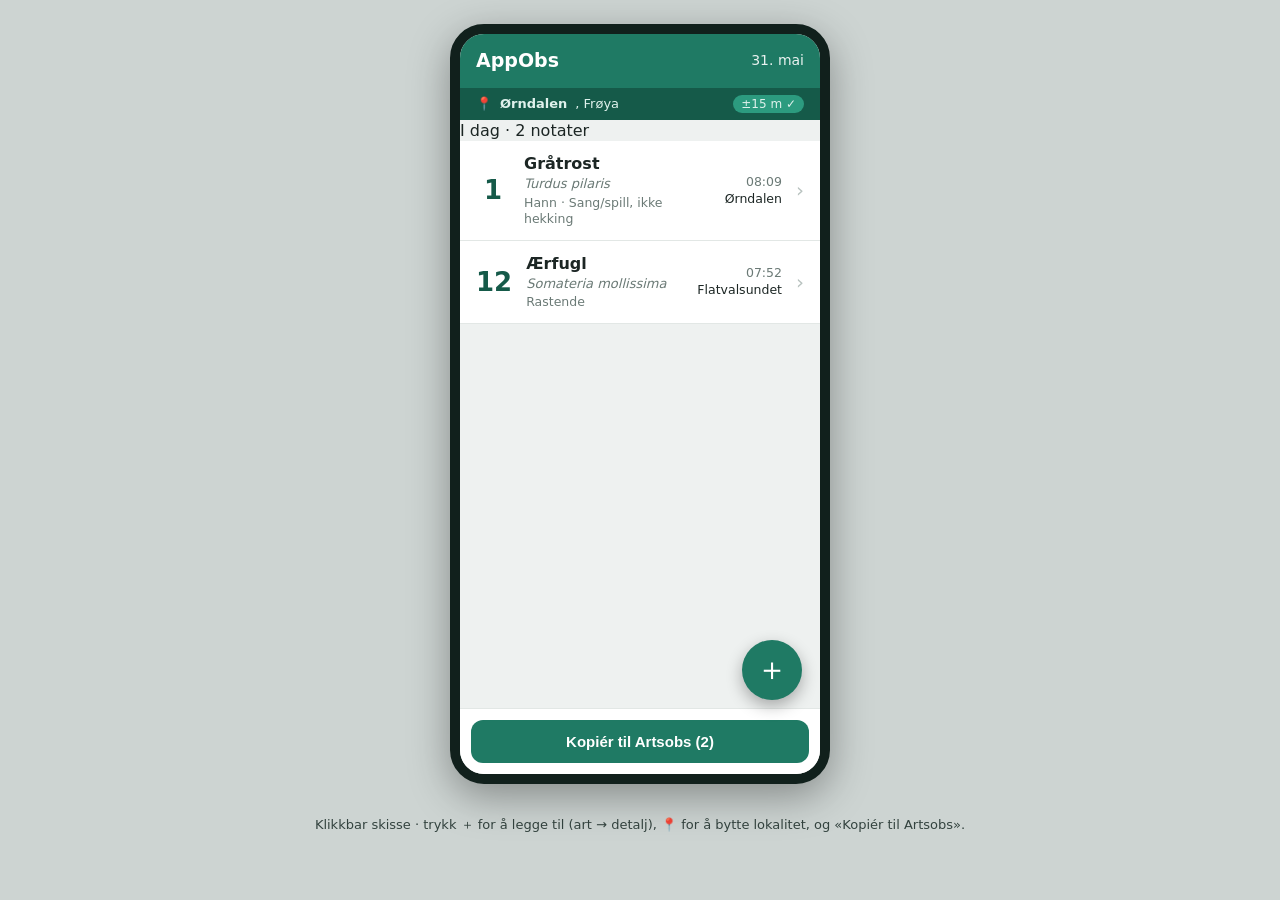
==== docs/ui-mockup.html @ 30f4c687 "Add clickable HTML UI mockup (species-first flow) A throwaway prototype to settle the field-entry UX" ====
<!doctype html>
<html lang="no">
<head>
<meta charset="utf-8">
<meta name="viewport" content="width=device-width, initial-scale=1">
<title>AppObs – UI-skisse</title>
<style>
  :root{
    --bg:#eef1f0; --card:#fff; --ink:#1c2624; --muted:#6b7a76;
    --accent:#1f7a64; --accent-d:#155a49; --line:#e2e7e5; --warn:#c2761b;
  }
  *{box-sizing:border-box;-webkit-tap-highlight-color:transparent}
  body{margin:0;background:#cdd4d2;font:16px/1.35 system-ui,Segoe UI,Roboto,sans-serif;color:var(--ink)}
  .wrap{display:flex;flex-wrap:wrap;gap:24px;justify-content:center;padding:24px}
  .phone{width:380px;height:760px;background:var(--bg);border-radius:34px;
    border:10px solid #11201c;overflow:hidden;position:relative;box-shadow:0 12px 40px rgba(0,0,0,.35)}
  .screen{position:absolute;inset:0;display:none;flex-direction:column}
  .screen.on{display:flex}
  .bar{background:var(--accent);color:#fff;padding:14px 16px;display:flex;align-items:center;gap:12px}
  .bar h1{font-size:19px;margin:0;font-weight:650;flex:1}
  .bar .btn{color:#fff;font-size:15px;font-weight:600;background:none;border:0;padding:6px 4px}
  .bar .ico{font-size:20px;width:26px;text-align:center}
  .sub{background:var(--accent-d);color:#dff1ec;font-size:13px;padding:7px 16px;display:flex;
    align-items:center;gap:8px}
  .sub .ok{margin-left:auto;background:#2c9b7f;padding:1px 8px;border-radius:10px;font-size:12px}
  .sub.wait .ok{background:var(--warn)}
  .body{flex:1;overflow:auto}
  .sccount{padding:8px 16px;color:var(--muted);font-size:13px}
  /* list rows */
  .row{background:var(--card);display:flex;align-items:center;gap:14px;padding:12px 16px;
    border-bottom:1px solid var(--line)}
  .row .n{font-size:26px;font-weight:700;min-width:34px;text-align:center;color:var(--accent-d)}
  .row .mid{flex:1;min-width:0}
  .row .sp{font-weight:600}
  .row .sci{font-style:italic;color:var(--muted);font-size:13px}
  .row .meta{color:var(--muted);font-size:12.5px;margin-top:2px}
  .row .rt{text-align:right;color:var(--muted);font-size:12.5px;white-space:nowrap}
  .row .rt .loc{color:var(--ink);font-weight:500}
  .row .chev{color:#b8c2bf;font-size:20px}
  /* fab + footer */
  .fab{position:absolute;right:18px;bottom:74px;width:60px;height:60px;border-radius:50%;
    background:var(--accent);color:#fff;border:0;font-size:32px;box-shadow:0 6px 16px rgba(0,0,0,.3)}
  .foot{background:var(--card);border-top:1px solid var(--line);padding:11px}
  .foot button{width:100%;background:var(--accent);color:#fff;border:0;border-radius:12px;
    padding:13px;font-size:15px;font-weight:650}
  .foot button:disabled{background:#a9b8b3}
  /* search */
  .search{padding:12px 14px;background:var(--card);border-bottom:1px solid var(--line)}
  .search input{width:100%;padding:12px 14px;border:1px solid var(--line);border-radius:11px;font-size:16px;background:#f4f7f6}
  .chips{display:flex;flex-wrap:wrap;gap:8px;padding:12px 14px}
  .chip{background:#dff0eb;color:var(--accent-d);border:0;border-radius:16px;padding:7px 13px;font-size:14px;font-weight:600}
  .opt{background:var(--card);padding:13px 16px;border-bottom:1px solid var(--line);display:flex;gap:10px;align-items:baseline}
  .opt .sci{font-style:italic;color:var(--muted);font-size:13px}
  .opt.sel{background:#eef7f4}
  /* detail */
  .frow{background:var(--card);display:flex;align-items:center;gap:12px;padding:14px 16px;border-bottom:1px solid var(--line)}
  .frow label{color:var(--muted);min-width:96px;font-size:14px}
  .frow .val{flex:1;text-align:right;font-weight:550}
  .frow.tap .val::after{content:" ›";color:#b8c2bf}
  .frow select,.frow input[type=text]{flex:1;text-align:right;border:0;background:none;font:inherit;
    color:var(--ink);font-weight:550;-webkit-appearance:none;appearance:none;text-align-last:right}
  .frow select:invalid{color:var(--muted);font-weight:400}
  .locrow{background:var(--card);padding:13px 16px;border-bottom:1px solid var(--line);display:flex;align-items:center;gap:10px}
  .locrow .pin{font-size:18px}
  .locrow .lname{flex:1;font-weight:600}
  .locrow .lsub{color:var(--muted);font-size:12.5px;font-weight:400}
  .stepper{display:flex;align-items:center;gap:0;border:1px solid var(--line);border-radius:10px;overflow:hidden}
  .stepper button{width:42px;height:38px;border:0;background:#f1f5f4;font-size:20px;color:var(--accent-d)}
  .stepper .q{width:46px;text-align:center;font-weight:700;font-size:18px}
  .ca{padding:10px 16px;background:var(--card)}
  .ca label{display:block;color:var(--muted);font-size:13px;margin:6px 0 4px}
  .ca textarea{width:100%;border:1px solid var(--line);border-radius:10px;padding:10px;font:inherit;resize:none;background:#f8faf9}
  .when{padding:12px 16px;color:var(--muted);font-size:13px}
  .clear{color:#c2761b;background:none;border:0;font-size:13px}
  /* export modal */
  .modal{position:absolute;inset:0;background:rgba(10,20,18,.45);display:none;align-items:center;justify-content:center;padding:20px}
  .modal.on{display:flex}
  .sheet{background:#fff;border-radius:16px;width:100%;max-height:80%;display:flex;flex-direction:column;overflow:hidden}
  .sheet h2{margin:0;padding:15px 16px;font-size:17px;border-bottom:1px solid var(--line)}
  .sheet .hint{padding:10px 16px;color:var(--muted);font-size:13px}
  .sheet textarea{margin:0 16px;height:180px;border:1px solid var(--line);border-radius:10px;padding:10px;font:12px/1.4 monospace;white-space:pre;overflow:auto}
  .sheet .acts{display:flex;gap:10px;padding:14px 16px}
  .sheet .acts button{flex:1;border:0;border-radius:11px;padding:12px;font-weight:650}
  .sheet .copy{background:var(--accent);color:#fff}
  .sheet .close{background:#eceeed;color:var(--ink)}
  .caption{width:100%;text-align:center;color:#33433f;font-size:13px;margin-top:8px}
</style>
</head>
<body>
<div class="wrap">

  <!-- ================= PHONE ================= -->
  <div class="phone">

    <!-- ---- LIST ---- -->
    <section class="screen on" id="s-list">
      <div class="bar"><h1>AppObs</h1><span style="font-size:14px;opacity:.9">31. mai</span></div>
      <div class="sub" id="gpsbar"><span>📍</span><b id="curloc">Ørndalen</b>, Frøya<span class="ok" id="gpsok">±15 m ✓</span></div>
      <div class="body">
        <div class="scount" id="count">I dag · 0 notater</div>
        <div id="notes"></div>
      </div>
      <button class="fab" onclick="startAdd()">＋</button>
      <div class="foot"><button id="expbtn" onclick="openExport()" disabled>Kopiér til Artsobs</button></div>
    </section>

    <!-- ---- SPECIES SEARCH ---- -->
    <section class="screen" id="s-search">
      <div class="bar"><button class="btn ico" onclick="show('s-list')">←</button><h1>Velg art</h1></div>
      <div class="search"><input id="sp-q" placeholder="Søk art…" oninput="renderSpecies()" autocomplete="off"></div>
      <div class="body">
        <div class="chips" id="recent"></div>
        <div id="splist"></div>
      </div>
    </section>

    <!-- ---- DETAIL ---- -->
    <section class="screen" id="s-detail">
      <div class="bar">
        <button class="btn ico" onclick="show('s-list')">←</button>
        <h1 id="d-title">Nytt notat</h1>
        <button class="btn" onclick="saveNote()">Lagre</button>
      </div>
      <div class="body">
        <div class="locrow" onclick="openLocPicker()">
          <span class="pin">📍</span>
          <span class="lname" id="d-loc">Ørndalen <span class="lsub" id="d-locsub">Sistranda, Frøya</span></span>
          <span class="chev" style="color:#b8c2bf">›</span>
        </div>
        <div class="frow"><label>Art</label><span class="val" id="d-sp">—</span></div>
        <div class="frow"><label>Antall</label>
          <div style="flex:1"></div>
          <div class="stepper"><button onclick="bump(-1)">−</button><span class="q" id="d-n">1</span><button onclick="bump(1)">＋</button></div>
        </div>
        <div class="frow tap"><label>Alder</label>
          <select id="d-age"><option value="" selected>ikke valgt</option></select></div>
        <div class="frow tap"><label>Aktivitet</label>
          <select id="d-act"><option value="" selected>ikke valgt</option></select></div>
        <div class="frow tap"><label>Kjønn</label>
          <select id="d-sex"><option value="" selected>ikke valgt</option></select></div>
        <div class="ca">
          <label>Kommentar (synlig for alle)</label><textarea id="d-pub" rows="2"></textarea>
          <label>Privat kommentar</label><textarea id="d-priv" rows="2"></textarea>
        </div>
        <div class="when">🕗 <span id="d-time">08:14</span> · 31.05.2026 · <span style="color:#1f7a64">automatisk</span></div>
      </div>
    </section>

    <!-- ---- LOCALITY PICKER ---- -->
    <section class="screen" id="s-loc">
      <div class="bar"><button class="btn ico" onclick="show('s-detail')">←</button><h1>Velg lokalitet</h1></div>
      <div class="search"><input id="loc-q" placeholder="Søk lokalitet…" oninput="renderLocs()" autocomplete="off"></div>
      <div class="body"><div class="scount">Sortert nærmest → fjernest</div><div id="loclist"></div></div>
    </section>

    <!-- ---- EXPORT MODAL ---- -->
    <div class="modal" id="modal">
      <div class="sheet">
        <h2>Kopiér til Artsobservasjoner</h2>
        <div class="hint">Lim inn i <b>Importer observasjoner</b> på artsobservasjoner.no (gammel side). Navn + registrert koordinat — kobles til offisiell lokalitet.</div>
        <textarea id="tsv" readonly></textarea>
        <div class="acts"><button class="close" onclick="closeExport()">Lukk</button><button class="copy" onclick="copyTsv(this)">Kopiér</button></div>
      </div>
    </div>

  </div>
  <div class="caption">Klikkbar skisse · trykk ＋ for å legge til (art → detalj), 📍 for å bytte lokalitet, og «Kopiér til Artsobs».</div>
</div>

<script>
// ---- option lists (real Artsobs Fugl values) ----
const AGES=["Adult","1K","1K+","2K","2K+","2K-","3K","3K+","Pulli","Egg"];
const ACTS=["Rastende","Næringssøkende","Sang/spill, ikke hekking","Overflygende","Stasjonær",
  "Trekkende","Trekkende mot N","Trekkende mot S","Reir med egg eller unger","Mat til unger"];
const SEX=["Hann","Hunn","Hunnfarget","I par"];
// ---- sample species (norsk + vit.) ----
const SPECIES=[
  ["Kjøttmeis","Parus major"],["Blåmeis","Cyanistes caeruleus"],["Gråspurv","Passer domesticus"],
  ["Pilfink","Passer montanus"],["Gråtrost","Turdus pilaris"],["Sivspurv","Emberiza schoeniclus"],
  ["Tårnfalk","Falco tinnunculus"],["Tornsanger","Curruca communis"],["Møller","Curruca curruca"],
  ["Vipe","Vanellus vanellus"],["Låvesvale","Hirundo rustica"],["Svartbak","Larus marinus"],
  ["Gjøk","Cuculus canorus"],["Tyrkerdue","Streptopelia decaocto"],["Ærfugl","Somateria mollissima"],
  ["Storspove","Numenius arquata"],["Rødstrupe","Erithacus rubecula"],["Bokfink","Fringilla coelebs"]];
const RECENT=["Kjøttmeis","Gråtrost","Ærfugl"];
// ---- sample localities (Frøya) name, hovedlok, kommune, lat, lon, distance-m ----
const LOCS=[
  ["Ørndalen","Sistranda","Frøya",63.72865,8.81729,120],
  ["Øvre Midtsian","Sistranda","Frøya",63.72823,8.82385,380],
  ["Lærarbyen","Sistranda","Frøya",63.72730,8.82962,520],
  ["Litsvasskogen sør","","Frøya",63.73023,8.80530,700],
  ["Flatvalsundet","Flatval","Frøya",63.68704,8.75778,1200],
  ["Ellingsundet","Uttian","Frøya",63.76564,8.82686,3400],
  ["Saltnesvågen","Uttian","Frøya",63.76516,8.85196,3600]];

let notes=[], cur=null, curLoc=LOCS[0];
const $=id=>document.getElementById(id);
function show(id){document.querySelectorAll('.screen').forEach(s=>s.classList.remove('on'));$(id).classList.add('on')}
function fillSelect(el,arr){arr.forEach(v=>{const o=document.createElement('option');o.value=o.textContent=v;el.appendChild(o)})}
fillSelect($('d-age'),AGES);fillSelect($('d-act'),ACTS);fillSelect($('d-sex'),SEX);

function dist(m){return m<1000?m+' m':(m/1000).toFixed(1)+' km'}

// ---- list ----
function renderNotes(){
  $('count').textContent='I dag · '+notes.length+' '+(notes.length===1?'notat':'notater');
  $('expbtn').disabled=notes.length===0;
  $('expbtn').textContent='Kopiér til Artsobs'+(notes.length?' ('+notes.length+')':'');
  $('notes').innerHTML=notes.map((n,i)=>{
    const extra=[n.sex,n.act].filter(Boolean).join(' · ');
    return `<div class="row" onclick="editNote(${i})">
      <div class="n">${n.count}</div>
      <div class="mid"><div class="sp">${n.sp}</div><div class="sci">${n.sci}</div>
        ${extra?`<div class="meta">${extra}</div>`:''}</div>
      <div class="rt"><div>${n.time}</div><div class="loc">${n.loc}</div></div>
      <div class="chev">›</div></div>`}).join('');
}

// ---- add flow: species first ----
function startAdd(){cur=null;$('sp-q').value='';renderSpecies();renderRecent();show('s-search')}
function renderRecent(){
  $('recent').innerHTML='<span style="color:var(--muted);font-size:13px;width:100%;margin-bottom:-4px">Nylig brukt</span>'+
    RECENT.map(s=>`<button class="chip" onclick="pickSpecies('${s}')">${s}</button>`).join('')}
function renderSpecies(){
  const q=$('sp-q').value.toLowerCase();
  const list=SPECIES.filter(s=>s[0].toLowerCase().includes(q)||s[1].toLowerCase().includes(q));
  $('splist').innerHTML=list.map(s=>`<div class="opt" onclick="pickSpecies('${s[0]}')">
    <span>${s[0]}</span><span class="sci">${s[1]}</span></div>`).join('');
}
function pickSpecies(name){
  const s=SPECIES.find(x=>x[0]===name);
  cur={sp:s[0],sci:s[1],count:1,age:'',act:'',sex:'',pub:'',priv:'',loc:curLoc[0],
       lat:curLoc[3],lon:curLoc[4],time:'08:14',idx:null};
  openDetail();
}
function openDetail(){
  $('d-title').textContent=cur.idx==null?'Nytt notat':'Rediger';
  $('d-sp').textContent=cur.sp+'  ';
  $('d-sp').innerHTML=cur.sp+' <span class="sci" style="font-size:13px">'+cur.sci+'</span>';
  $('d-n').textContent=cur.count;
  $('d-age').value=cur.age;$('d-act').value=cur.act;$('d-sex').value=cur.sex;
  $('d-pub').value=cur.pub;$('d-priv').value=cur.priv;$('d-time').textContent=cur.time;
  setLocLabel();show('s-detail');
}
function setLocLabel(){
  const L=LOCS.find(l=>l[0]===cur.loc)||curLoc;
  $('d-loc').innerHTML=`${L[0]} <span class="lsub">${[L[1],L[2]].filter(Boolean).join(', ')}</span>`;
}
function bump(d){cur.count=Math.max(1,cur.count+d);$('d-n').textContent=cur.count}
function editNote(i){cur=Object.assign({},notes[i],{idx:i});openDetail()}
function saveNote(){
  cur.age=$('d-age').value;cur.act=$('d-act').value;cur.sex=$('d-sex').value;
  cur.pub=$('d-pub').value;cur.priv=$('d-priv').value;
  if(cur.idx==null)notes.unshift(cur);else notes[cur.idx]=cur;
  renderNotes();show('s-list');
}

// ---- locality picker ----
function openLocPicker(){$('loc-q').value='';renderLocs();show('s-loc')}
function renderLocs(){
  const q=($('loc-q').value||'').toLowerCase();
  $('loclist').innerHTML=LOCS.filter(l=>l[0].toLowerCase().includes(q)).map(l=>{
    const sel=cur&&l[0]===cur.loc;
    return `<div class="locrow" onclick="pickLoc('${l[0]}')">
      <span class="pin">${sel?'●':'○'}</span>
      <span class="lname">${l[0]}<div class="lsub">${[l[1],l[2]].filter(Boolean).join(', ')}</div></span>
      <span class="lsub">${dist(l[5])}</span></div>`}).join('');
}
function pickLoc(name){const L=LOCS.find(l=>l[0]===name);cur.loc=L[0];cur.lat=L[3];cur.lon=L[4];setLocLabel();show('s-detail')}

// ---- export (v2.20 paste format, name + registry coord, no UTM) ----
const COLS=["Artsnavn","Antall","Alder","Kjønn","Aktivitet","Lokalitetsnavn","Nord","Øst","Nøyaktighet",
  "Fra dato","Fra klokkeslett","Til dato","Til klokkeslett","Kommentar (synlig for alle)","Privat kommentar (kun synlig for deg selv)"];
function openExport(){
  const rows=notes.map(n=>[n.sp,n.count,n.age,n.sex,n.act,n.loc,n.lat,n.lon,"100 m",
    "31.05.2026",n.time,"31.05.2026",n.time,n.pub,n.priv].join('\t'));
  $('tsv').value=[COLS.join('\t'),...rows].join('\n');
  $('modal').classList.add('on');
}
function closeExport(){$('modal').classList.remove('on')}
function copyTsv(b){navigator.clipboard&&navigator.clipboard.writeText($('tsv').value);b.textContent='Kopiert ✓';setTimeout(()=>b.textContent='Kopiér',1200)}

// seed a couple of notes so the list isn't empty
notes=[
  {sp:"Gråtrost",sci:"Turdus pilaris",count:1,age:'',act:'Sang/spill, ikke hekking',sex:'Hann',pub:'',priv:'',loc:'Ørndalen',lat:63.72865,lon:8.81729,time:'08:09',idx:null},
  {sp:"Ærfugl",sci:"Somateria mollissima",count:12,age:'',act:'Rastende',sex:'',pub:'',priv:'',loc:'Flatvalsundet',lat:63.68704,lon:8.75778,time:'07:52',idx:null}];
renderNotes();
</script>
</body>
</html>
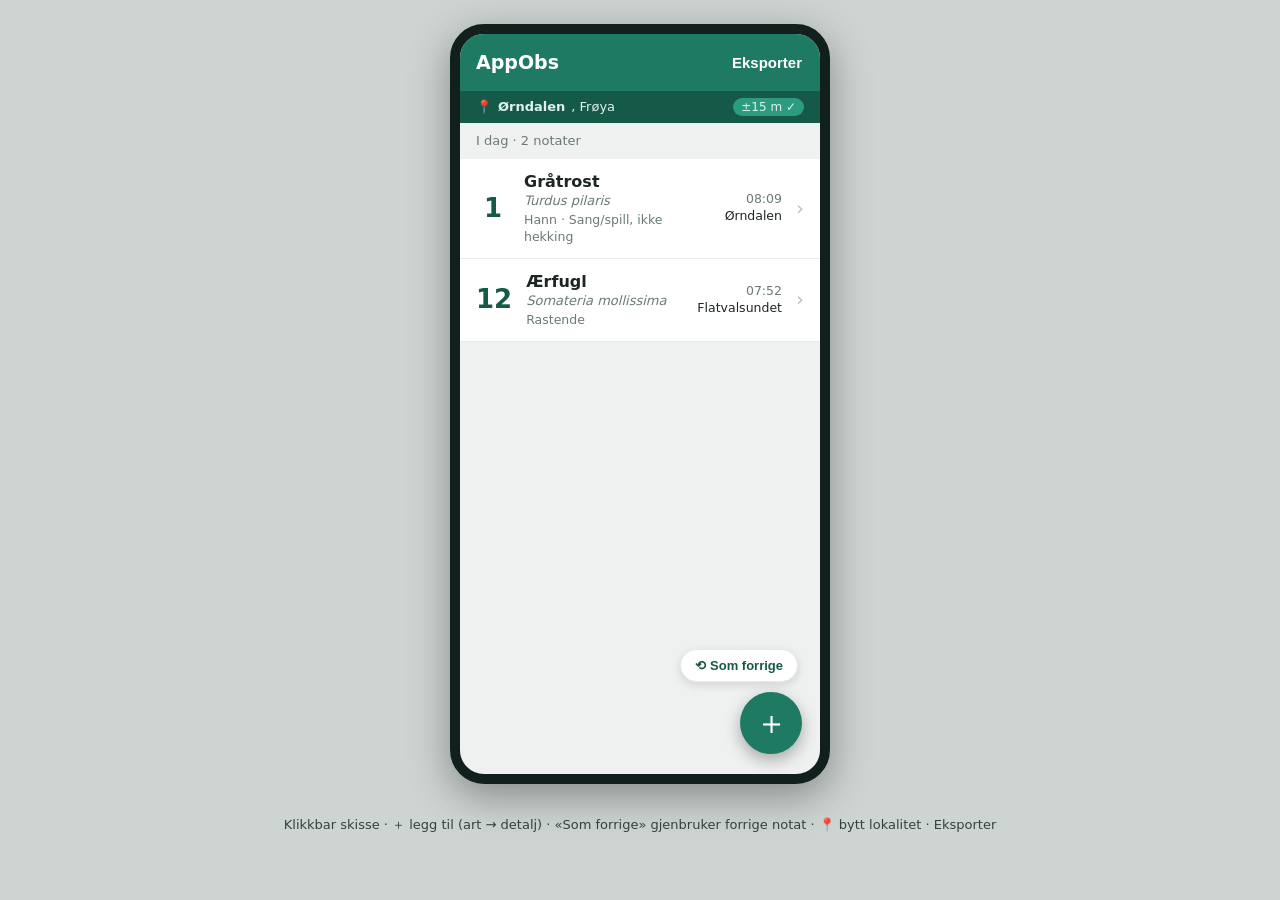
==== commit 74f7c6ae: "Revise UI mockup per field feedback Alder in website order; latin always italic; Åpen/Privat komment" ====
--- a/docs/ui-mockup.html
+++ b/docs/ui-mockup.html
@@ -7,78 +7,75 @@
 <style>
   :root{
     --bg:#eef1f0; --card:#fff; --ink:#1c2624; --muted:#6b7a76;
-    --accent:#1f7a64; --accent-d:#155a49; --line:#e2e7e5; --warn:#c2761b;
+    --accent:#1f7a64; --accent-d:#155a49; --line:#e6eae9; --warn:#c2761b;
   }
   *{box-sizing:border-box;-webkit-tap-highlight-color:transparent}
   body{margin:0;background:#cdd4d2;font:16px/1.35 system-ui,Segoe UI,Roboto,sans-serif;color:var(--ink)}
+  i,.sci{font-style:italic}
   .wrap{display:flex;flex-wrap:wrap;gap:24px;justify-content:center;padding:24px}
   .phone{width:380px;height:760px;background:var(--bg);border-radius:34px;
     border:10px solid #11201c;overflow:hidden;position:relative;box-shadow:0 12px 40px rgba(0,0,0,.35)}
   .screen{position:absolute;inset:0;display:none;flex-direction:column}
   .screen.on{display:flex}
-  .bar{background:var(--accent);color:#fff;padding:14px 16px;display:flex;align-items:center;gap:12px}
+  .bar{background:var(--accent);color:#fff;padding:14px 16px;display:flex;align-items:center;gap:12px;min-height:54px}
   .bar h1{font-size:19px;margin:0;font-weight:650;flex:1}
-  .bar .btn{color:#fff;font-size:15px;font-weight:600;background:none;border:0;padding:6px 4px}
-  .bar .ico{font-size:20px;width:26px;text-align:center}
-  .sub{background:var(--accent-d);color:#dff1ec;font-size:13px;padding:7px 16px;display:flex;
-    align-items:center;gap:8px}
+  .bar .btn{color:#fff;font-size:15px;font-weight:600;background:none;border:0;padding:6px 2px}
+  .bar .btn:disabled{opacity:.45}
+  .sub{background:var(--accent-d);color:#dff1ec;font-size:13px;padding:7px 16px;display:flex;align-items:center;gap:6px}
   .sub .ok{margin-left:auto;background:#2c9b7f;padding:1px 8px;border-radius:10px;font-size:12px}
   .sub.wait .ok{background:var(--warn)}
   .body{flex:1;overflow:auto}
-  .sccount{padding:8px 16px;color:var(--muted);font-size:13px}
+  .scount{padding:9px 16px;color:var(--muted);font-size:13px}
+  .sec{padding:10px 16px 4px;color:var(--muted);font-size:12px;text-transform:uppercase;letter-spacing:.04em;background:var(--bg)}
   /* list rows */
-  .row{background:var(--card);display:flex;align-items:center;gap:14px;padding:12px 16px;
-    border-bottom:1px solid var(--line)}
+  .row{background:var(--card);display:flex;align-items:center;gap:14px;padding:12px 16px;border-bottom:1px solid var(--line)}
   .row .n{font-size:26px;font-weight:700;min-width:34px;text-align:center;color:var(--accent-d)}
   .row .mid{flex:1;min-width:0}
   .row .sp{font-weight:600}
-  .row .sci{font-style:italic;color:var(--muted);font-size:13px}
+  .row .sci{color:var(--muted);font-size:13px}
   .row .meta{color:var(--muted);font-size:12.5px;margin-top:2px}
   .row .rt{text-align:right;color:var(--muted);font-size:12.5px;white-space:nowrap}
   .row .rt .loc{color:var(--ink);font-weight:500}
   .row .chev{color:#b8c2bf;font-size:20px}
-  /* fab + footer */
-  .fab{position:absolute;right:18px;bottom:74px;width:60px;height:60px;border-radius:50%;
-    background:var(--accent);color:#fff;border:0;font-size:32px;box-shadow:0 6px 16px rgba(0,0,0,.3)}
-  .foot{background:var(--card);border-top:1px solid var(--line);padding:11px}
-  .foot button{width:100%;background:var(--accent);color:#fff;border:0;border-radius:12px;
-    padding:13px;font-size:15px;font-weight:650}
-  .foot button:disabled{background:#a9b8b3}
+  /* fab */
+  .fab{position:absolute;right:18px;bottom:20px;width:62px;height:62px;border-radius:50%;
+    background:var(--accent);color:#fff;border:0;font-size:33px;box-shadow:0 6px 16px rgba(0,0,0,.3)}
+  .repeat{position:absolute;right:22px;bottom:92px;background:var(--card);color:var(--accent-d);
+    border:1px solid var(--line);border-radius:18px;padding:8px 14px;font-size:13px;font-weight:600;box-shadow:0 3px 10px rgba(0,0,0,.12)}
   /* search */
   .search{padding:12px 14px;background:var(--card);border-bottom:1px solid var(--line)}
   .search input{width:100%;padding:12px 14px;border:1px solid var(--line);border-radius:11px;font-size:16px;background:#f4f7f6}
-  .chips{display:flex;flex-wrap:wrap;gap:8px;padding:12px 14px}
-  .chip{background:#dff0eb;color:var(--accent-d);border:0;border-radius:16px;padding:7px 13px;font-size:14px;font-weight:600}
   .opt{background:var(--card);padding:13px 16px;border-bottom:1px solid var(--line);display:flex;gap:10px;align-items:baseline}
-  .opt .sci{font-style:italic;color:var(--muted);font-size:13px}
-  .opt.sel{background:#eef7f4}
-  /* detail */
-  .frow{background:var(--card);display:flex;align-items:center;gap:12px;padding:14px 16px;border-bottom:1px solid var(--line)}
-  .frow label{color:var(--muted);min-width:96px;font-size:14px}
+  /* detail field rows */
+  .frow{background:var(--card);display:flex;align-items:center;gap:12px;padding:14px 16px;border-bottom:1px solid var(--line);min-height:54px}
+  .frow label{color:var(--muted);min-width:88px;font-size:14px}
   .frow .val{flex:1;text-align:right;font-weight:550}
-  .frow.tap .val::after{content:" ›";color:#b8c2bf}
-  .frow select,.frow input[type=text]{flex:1;text-align:right;border:0;background:none;font:inherit;
-    color:var(--ink);font-weight:550;-webkit-appearance:none;appearance:none;text-align-last:right}
-  .frow select:invalid{color:var(--muted);font-weight:400}
-  .locrow{background:var(--card);padding:13px 16px;border-bottom:1px solid var(--line);display:flex;align-items:center;gap:10px}
-  .locrow .pin{font-size:18px}
+  .frow .val.empty{color:#aab4b1;font-weight:400}
+  .frow.tap{cursor:pointer}
+  .frow.tap .val::after{content:"›";color:#c2ccc9;margin-left:8px;font-size:18px}
+  .frow select{flex:1;text-align:right;border:0;background:none;font:inherit;color:var(--ink);font-weight:550;
+    -webkit-appearance:none;appearance:none;text-align-last:right;padding-right:2px}
+  .frow .selwrap{flex:1;display:flex;justify-content:flex-end;align-items:center}
+  .frow .selwrap::after{content:"›";color:#c2ccc9;margin-left:8px;font-size:18px}
+  .stepper{display:flex;align-items:center;border:1px solid var(--line);border-radius:10px;overflow:hidden}
+  .stepper button{width:42px;height:38px;border:0;background:#f1f5f4;font-size:20px;color:var(--accent-d)}
+  .stepper .q{width:48px;text-align:center;font-weight:700;font-size:18px}
+  .ca{padding:8px 16px 4px;background:var(--card);border-bottom:1px solid var(--line)}
+  .ca label{display:block;color:var(--muted);font-size:13px;margin:8px 0 4px}
+  .ca textarea{width:100%;border:1px solid var(--line);border-radius:10px;padding:10px;font:inherit;resize:none;background:#f8faf9}
+  /* locality picker */
+  .locrow{background:var(--card);padding:13px 16px;border-bottom:1px solid var(--line);display:flex;align-items:center;gap:12px}
+  .locrow .mark{font-size:16px;color:var(--accent)}
   .locrow .lname{flex:1;font-weight:600}
-  .locrow .lsub{color:var(--muted);font-size:12.5px;font-weight:400}
-  .stepper{display:flex;align-items:center;gap:0;border:1px solid var(--line);border-radius:10px;overflow:hidden}
-  .stepper button{width:42px;height:38px;border:0;background:#f1f5f4;font-size:20px;color:var(--accent-d)}
-  .stepper .q{width:46px;text-align:center;font-weight:700;font-size:18px}
-  .ca{padding:10px 16px;background:var(--card)}
-  .ca label{display:block;color:var(--muted);font-size:13px;margin:6px 0 4px}
-  .ca textarea{width:100%;border:1px solid var(--line);border-radius:10px;padding:10px;font:inherit;resize:none;background:#f8faf9}
-  .when{padding:12px 16px;color:var(--muted);font-size:13px}
-  .clear{color:#c2761b;background:none;border:0;font-size:13px}
+  .locrow .lsub{color:var(--muted);font-size:12.5px;font-weight:400;margin-top:1px}
+  .locrow .dist{color:var(--muted);font-size:13px}
   /* export modal */
   .modal{position:absolute;inset:0;background:rgba(10,20,18,.45);display:none;align-items:center;justify-content:center;padding:20px}
   .modal.on{display:flex}
-  .sheet{background:#fff;border-radius:16px;width:100%;max-height:80%;display:flex;flex-direction:column;overflow:hidden}
+  .sheet{background:#fff;border-radius:16px;width:100%;max-height:82%;display:flex;flex-direction:column;overflow:hidden}
   .sheet h2{margin:0;padding:15px 16px;font-size:17px;border-bottom:1px solid var(--line)}
   .sheet .hint{padding:10px 16px;color:var(--muted);font-size:13px}
-  .sheet textarea{margin:0 16px;height:180px;border:1px solid var(--line);border-radius:10px;padding:10px;font:12px/1.4 monospace;white-space:pre;overflow:auto}
+  .sheet textarea{margin:0 16px;height:160px;border:1px solid var(--line);border-radius:10px;padding:10px;font:12px/1.4 monospace;white-space:pre;overflow:auto}
   .sheet .acts{display:flex;gap:10px;padding:14px 16px}
   .sheet .acts button{flex:1;border:0;border-radius:11px;padding:12px;font-weight:650}
   .sheet .copy{background:var(--accent);color:#fff}
@@ -88,67 +85,55 @@
 </head>
 <body>
 <div class="wrap">
-
-  <!-- ================= PHONE ================= -->
   <div class="phone">
 
     <!-- ---- LIST ---- -->
     <section class="screen on" id="s-list">
-      <div class="bar"><h1>AppObs</h1><span style="font-size:14px;opacity:.9">31. mai</span></div>
-      <div class="sub" id="gpsbar"><span>📍</span><b id="curloc">Ørndalen</b>, Frøya<span class="ok" id="gpsok">±15 m ✓</span></div>
+      <div class="bar"><h1>AppObs</h1>
+        <button class="btn" id="expbtn" onclick="openExport()" disabled>Eksporter</button></div>
+      <div class="sub" id="gpsbar"></div>
       <div class="body">
-        <div class="scount" id="count">I dag · 0 notater</div>
+        <div class="scount" id="count"></div>
         <div id="notes"></div>
       </div>
+      <button class="repeat" id="repeatbtn" onclick="repeatLast()">⟲ Som forrige</button>
       <button class="fab" onclick="startAdd()">＋</button>
-      <div class="foot"><button id="expbtn" onclick="openExport()" disabled>Kopiér til Artsobs</button></div>
     </section>
 
     <!-- ---- SPECIES SEARCH ---- -->
     <section class="screen" id="s-search">
-      <div class="bar"><button class="btn ico" onclick="show('s-list')">←</button><h1>Velg art</h1></div>
+      <div class="bar"><button class="btn" onclick="cancelSearch()">Avbryt</button><h1>Velg art</h1></div>
       <div class="search"><input id="sp-q" placeholder="Søk art…" oninput="renderSpecies()" autocomplete="off"></div>
-      <div class="body">
-        <div class="chips" id="recent"></div>
-        <div id="splist"></div>
-      </div>
+      <div class="body"><div id="splist"></div></div>
     </section>
 
     <!-- ---- DETAIL ---- -->
     <section class="screen" id="s-detail">
       <div class="bar">
-        <button class="btn ico" onclick="show('s-list')">←</button>
+        <button class="btn" onclick="show('s-list')">Avbryt</button>
         <h1 id="d-title">Nytt notat</h1>
         <button class="btn" onclick="saveNote()">Lagre</button>
       </div>
       <div class="body">
-        <div class="locrow" onclick="openLocPicker()">
-          <span class="pin">📍</span>
-          <span class="lname" id="d-loc">Ørndalen <span class="lsub" id="d-locsub">Sistranda, Frøya</span></span>
-          <span class="chev" style="color:#b8c2bf">›</span>
-        </div>
-        <div class="frow"><label>Art</label><span class="val" id="d-sp">—</span></div>
-        <div class="frow"><label>Antall</label>
-          <div style="flex:1"></div>
-          <div class="stepper"><button onclick="bump(-1)">−</button><span class="q" id="d-n">1</span><button onclick="bump(1)">＋</button></div>
-        </div>
-        <div class="frow tap"><label>Alder</label>
-          <select id="d-age"><option value="" selected>ikke valgt</option></select></div>
-        <div class="frow tap"><label>Aktivitet</label>
-          <select id="d-act"><option value="" selected>ikke valgt</option></select></div>
-        <div class="frow tap"><label>Kjønn</label>
-          <select id="d-sex"><option value="" selected>ikke valgt</option></select></div>
+        <div class="frow tap" onclick="openLocPicker()"><label>Lokalitet</label><span class="val" id="d-loc">—</span></div>
+        <div class="frow tap" onclick="changeSpecies()"><label>Art</label><span class="val" id="d-sp">—</span></div>
+        <div class="frow"><label>Antall</label><div style="flex:1"></div>
+          <div class="stepper"><button onclick="bump(-1)">−</button><span class="q" id="d-n">1</span><button onclick="bump(1)">＋</button></div></div>
+        <div class="frow"><label>Alder</label><div class="selwrap"><select id="d-age" onchange="markEmpty(this)"></select></div></div>
+        <div class="frow"><label>Aktivitet</label><div class="selwrap"><select id="d-act" onchange="markEmpty(this)"></select></div></div>
+        <div class="frow"><label>Kjønn</label><div class="selwrap"><select id="d-sex" onchange="markEmpty(this)"></select></div></div>
         <div class="ca">
-          <label>Kommentar (synlig for alle)</label><textarea id="d-pub" rows="2"></textarea>
+          <label>Åpen kommentar</label><textarea id="d-pub" rows="2"></textarea>
           <label>Privat kommentar</label><textarea id="d-priv" rows="2"></textarea>
         </div>
-        <div class="when">🕗 <span id="d-time">08:14</span> · 31.05.2026 · <span style="color:#1f7a64">automatisk</span></div>
+        <div class="frow tap"><label>Dato</label><span class="val" id="d-date">31. mai 2026</span></div>
+        <div class="frow tap"><label>Tid</label><span class="val" id="d-time">08:14</span></div>
       </div>
     </section>
 
     <!-- ---- LOCALITY PICKER ---- -->
     <section class="screen" id="s-loc">
-      <div class="bar"><button class="btn ico" onclick="show('s-detail')">←</button><h1>Velg lokalitet</h1></div>
+      <div class="bar"><button class="btn" onclick="show('s-detail')">Avbryt</button><h1>Velg lokalitet</h1></div>
       <div class="search"><input id="loc-q" placeholder="Søk lokalitet…" oninput="renderLocs()" autocomplete="off"></div>
       <div class="body"><div class="scount">Sortert nærmest → fjernest</div><div id="loclist"></div></div>
     </section>
@@ -156,24 +141,24 @@
     <!-- ---- EXPORT MODAL ---- -->
     <div class="modal" id="modal">
       <div class="sheet">
-        <h2>Kopiér til Artsobservasjoner</h2>
-        <div class="hint">Lim inn i <b>Importer observasjoner</b> på artsobservasjoner.no (gammel side). Navn + registrert koordinat — kobles til offisiell lokalitet.</div>
+        <h2>Eksporter til Artsobservasjoner</h2>
+        <div class="hint">Lim inn i <b>Importer observasjoner</b> (gammel side). Navn + registrert koordinat kobles til offisiell lokalitet.</div>
         <textarea id="tsv" readonly></textarea>
         <div class="acts"><button class="close" onclick="closeExport()">Lukk</button><button class="copy" onclick="copyTsv(this)">Kopiér</button></div>
       </div>
     </div>
 
   </div>
-  <div class="caption">Klikkbar skisse · trykk ＋ for å legge til (art → detalj), 📍 for å bytte lokalitet, og «Kopiér til Artsobs».</div>
+  <div class="caption">Klikkbar skisse · ＋ legg til (art → detalj) · «Som forrige» gjenbruker forrige notat · 📍 bytt lokalitet · Eksporter</div>
 </div>
 
 <script>
-// ---- option lists (real Artsobs Fugl values) ----
-const AGES=["Adult","1K","1K+","2K","2K+","2K-","3K","3K+","Pulli","Egg"];
-const ACTS=["Rastende","Næringssøkende","Sang/spill, ikke hekking","Overflygende","Stasjonær",
-  "Trekkende","Trekkende mot N","Trekkende mot S","Reir med egg eller unger","Mat til unger"];
+// Alder in the website's order
+const AGES=["Egg","Pulli","Adult","1K","1K+","2K","2K+","2K-","3K","3K+","3K-","4K","4K+","4K-","5K","5K+","5K-","6K","6K+","6K-","7K","7K+","7K-"];
+const ACTS=["Rastende","Stasjonær","Næringssøkende","Sang/spill, ikke hekking","Overflygende","Trekkende",
+  "Trekkende mot N","Trekkende mot NØ","Trekkende mot Ø","Trekkende mot S","Trekkende mot V",
+  "Reir med egg eller unger","Mat til unger","Rugende","Lokkelyd, øvrige lyder"];
 const SEX=["Hann","Hunn","Hunnfarget","I par"];
-// ---- sample species (norsk + vit.) ----
 const SPECIES=[
   ["Kjøttmeis","Parus major"],["Blåmeis","Cyanistes caeruleus"],["Gråspurv","Passer domesticus"],
   ["Pilfink","Passer montanus"],["Gråtrost","Turdus pilaris"],["Sivspurv","Emberiza schoeniclus"],
@@ -182,8 +167,7 @@
   ["Gjøk","Cuculus canorus"],["Tyrkerdue","Streptopelia decaocto"],["Ærfugl","Somateria mollissima"],
   ["Storspove","Numenius arquata"],["Rødstrupe","Erithacus rubecula"],["Bokfink","Fringilla coelebs"]];
 const RECENT=["Kjøttmeis","Gråtrost","Ærfugl"];
-// ---- sample localities (Frøya) name, hovedlok, kommune, lat, lon, distance-m ----
-const LOCS=[
+const LOCS=[ // navn, hovedlok, kommune, lat, lon, avstand(m)
   ["Ørndalen","Sistranda","Frøya",63.72865,8.81729,120],
   ["Øvre Midtsian","Sistranda","Frøya",63.72823,8.82385,380],
   ["Lærarbyen","Sistranda","Frøya",63.72730,8.82962,520],
@@ -192,61 +176,78 @@
   ["Ellingsundet","Uttian","Frøya",63.76564,8.82686,3400],
   ["Saltnesvågen","Uttian","Frøya",63.76516,8.85196,3600]];
 
-let notes=[], cur=null, curLoc=LOCS[0];
+let notes=[], cur=null, curLoc=LOCS[0], changingSpecies=false, gpsSettled=true;
 const $=id=>document.getElementById(id);
 function show(id){document.querySelectorAll('.screen').forEach(s=>s.classList.remove('on'));$(id).classList.add('on')}
-function fillSelect(el,arr){arr.forEach(v=>{const o=document.createElement('option');o.value=o.textContent=v;el.appendChild(o)})}
+function fillSelect(el,arr){el.innerHTML='<option value="" selected></option>'+arr.map(v=>`<option>${v}</option>`).join('')}
 fillSelect($('d-age'),AGES);fillSelect($('d-act'),ACTS);fillSelect($('d-sex'),SEX);
-
+function markEmpty(s){s.classList.toggle('val-empty',!s.value)}
 function dist(m){return m<1000?m+' m':(m/1000).toFixed(1)+' km'}
+function ctx(L){return [L[1],L[2]].filter(Boolean).join(', ')}
 
 // ---- list ----
 function renderNotes(){
   $('count').textContent='I dag · '+notes.length+' '+(notes.length===1?'notat':'notater');
   $('expbtn').disabled=notes.length===0;
-  $('expbtn').textContent='Kopiér til Artsobs'+(notes.length?' ('+notes.length+')':'');
+  $('repeatbtn').style.display=notes.length?'block':'none';
   $('notes').innerHTML=notes.map((n,i)=>{
     const extra=[n.sex,n.act].filter(Boolean).join(' · ');
     return `<div class="row" onclick="editNote(${i})">
       <div class="n">${n.count}</div>
-      <div class="mid"><div class="sp">${n.sp}</div><div class="sci">${n.sci}</div>
-        ${extra?`<div class="meta">${extra}</div>`:''}</div>
-      <div class="rt"><div>${n.time}</div><div class="loc">${n.loc}</div></div>
+      <div class="mid"><div class="sp">${n.sp}</div><div class="sci">${n.sci}</div>${extra?`<div class="meta">${extra}</div>`:''}</div>
+      <div class="rt"><div>${n.time}</div><div class="loc">${n.loc||'…'}</div></div>
       <div class="chev">›</div></div>`}).join('');
 }
+function renderGps(){
+  const bar=$('gpsbar');
+  if(gpsSettled){bar.className='sub';bar.innerHTML=`📍 <b>${curLoc[0]}</b>, ${curLoc[2]} <span class="ok">±15 m ✓</span>`}
+  else{bar.className='sub wait';bar.innerHTML=`📍 <b>Finner posisjon…</b><span class="ok">søker</span>`}
+}
 
 // ---- add flow: species first ----
-function startAdd(){cur=null;$('sp-q').value='';renderSpecies();renderRecent();show('s-search')}
-function renderRecent(){
-  $('recent').innerHTML='<span style="color:var(--muted);font-size:13px;width:100%;margin-bottom:-4px">Nylig brukt</span>'+
-    RECENT.map(s=>`<button class="chip" onclick="pickSpecies('${s}')">${s}</button>`).join('')}
+function startAdd(){cur=null;changingSpecies=false;$('sp-q').value='';renderSpecies();show('s-search')}
+function cancelSearch(){show(cur?'s-detail':'s-list')}
+function changeSpecies(){changingSpecies=true;$('sp-q').value='';renderSpecies();show('s-search')}
+function opt(s){return `<div class="opt" onclick="pickSpecies('${s[0]}')"><span>${s[0]}</span><span class="sci">${s[1]}</span></div>`}
 function renderSpecies(){
-  const q=$('sp-q').value.toLowerCase();
-  const list=SPECIES.filter(s=>s[0].toLowerCase().includes(q)||s[1].toLowerCase().includes(q));
-  $('splist').innerHTML=list.map(s=>`<div class="opt" onclick="pickSpecies('${s[0]}')">
-    <span>${s[0]}</span><span class="sci">${s[1]}</span></div>`).join('');
+  const q=$('sp-q').value.trim().toLowerCase();
+  if(!q){
+    $('splist').innerHTML='<div class="sec">Nylig brukt</div>'+
+      RECENT.map(n=>opt(SPECIES.find(x=>x[0]===n))).join('')+
+      '<div class="sec">Alle arter</div>'+SPECIES.map(opt).join('');
+  }else{
+    const list=SPECIES.filter(s=>s[0].toLowerCase().includes(q)||s[1].toLowerCase().includes(q));
+    $('splist').innerHTML=list.length?list.map(opt).join(''):'<div class="scount">Ingen treff</div>';
+  }
 }
 function pickSpecies(name){
   const s=SPECIES.find(x=>x[0]===name);
-  cur={sp:s[0],sci:s[1],count:1,age:'',act:'',sex:'',pub:'',priv:'',loc:curLoc[0],
-       lat:curLoc[3],lon:curLoc[4],time:'08:14',idx:null};
+  if(cur&&changingSpecies){cur.sp=s[0];cur.sci=s[1];changingSpecies=false;openDetail();return}
+  cur={sp:s[0],sci:s[1],count:1,age:'',act:'',sex:'',pub:'',priv:'',
+       loc:null,lat:null,lon:null,date:'31. mai 2026',time:'08:14',idx:null};
   openDetail();
+  // GPS may not have settled — let the user fill the rest; locality drops in when ready
+  setTimeout(()=>{if(cur&&cur.idx==null&&!cur.loc){cur.loc=curLoc[0];cur.lat=curLoc[3];cur.lon=curLoc[4];setLocLabel()}},1400);
 }
 function openDetail(){
   $('d-title').textContent=cur.idx==null?'Nytt notat':'Rediger';
-  $('d-sp').textContent=cur.sp+'  ';
-  $('d-sp').innerHTML=cur.sp+' <span class="sci" style="font-size:13px">'+cur.sci+'</span>';
+  $('d-sp').innerHTML=`${cur.sp} <span class="sci" style="font-size:13px;color:var(--muted)">${cur.sci}</span>`;
   $('d-n').textContent=cur.count;
-  $('d-age').value=cur.age;$('d-act').value=cur.act;$('d-sex').value=cur.sex;
+  for(const[id,v]of[['d-age',cur.age],['d-act',cur.act],['d-sex',cur.sex]]){$(id).value=v;markEmpty($(id))}
   $('d-pub').value=cur.pub;$('d-priv').value=cur.priv;$('d-time').textContent=cur.time;
   setLocLabel();show('s-detail');
 }
 function setLocLabel(){
-  const L=LOCS.find(l=>l[0]===cur.loc)||curLoc;
-  $('d-loc').innerHTML=`${L[0]} <span class="lsub">${[L[1],L[2]].filter(Boolean).join(', ')}</span>`;
+  const e=$('d-loc');
+  if(cur.loc){e.textContent=cur.loc;e.classList.remove('empty')}
+  else{e.textContent='Finner posisjon…';e.classList.add('empty')}
 }
 function bump(d){cur.count=Math.max(1,cur.count+d);$('d-n').textContent=cur.count}
 function editNote(i){cur=Object.assign({},notes[i],{idx:i});openDetail()}
+function repeatLast(){
+  const p=notes[0];if(!p)return;
+  cur={...p,idx:null,time:'08:21'};openDetail();
+}
 function saveNote(){
   cur.age=$('d-age').value;cur.act=$('d-act').value;cur.sex=$('d-sex').value;
   cur.pub=$('d-pub').value;cur.priv=$('d-priv').value;
@@ -261,29 +262,28 @@
   $('loclist').innerHTML=LOCS.filter(l=>l[0].toLowerCase().includes(q)).map(l=>{
     const sel=cur&&l[0]===cur.loc;
     return `<div class="locrow" onclick="pickLoc('${l[0]}')">
-      <span class="pin">${sel?'●':'○'}</span>
-      <span class="lname">${l[0]}<div class="lsub">${[l[1],l[2]].filter(Boolean).join(', ')}</div></span>
-      <span class="lsub">${dist(l[5])}</span></div>`}).join('');
+      <span class="mark">${sel?'●':'○'}</span>
+      <span class="lname">${l[0]}<div class="lsub">${ctx(l)}</div></span>
+      <span class="dist">${dist(l[5])}</span></div>`}).join('');
 }
 function pickLoc(name){const L=LOCS.find(l=>l[0]===name);cur.loc=L[0];cur.lat=L[3];cur.lon=L[4];setLocLabel();show('s-detail')}
 
-// ---- export (v2.20 paste format, name + registry coord, no UTM) ----
+// ---- export (v2.20 paste format: bare name + registry coord, WGS84 geographic) ----
 const COLS=["Artsnavn","Antall","Alder","Kjønn","Aktivitet","Lokalitetsnavn","Nord","Øst","Nøyaktighet",
   "Fra dato","Fra klokkeslett","Til dato","Til klokkeslett","Kommentar (synlig for alle)","Privat kommentar (kun synlig for deg selv)"];
 function openExport(){
   const rows=notes.map(n=>[n.sp,n.count,n.age,n.sex,n.act,n.loc,n.lat,n.lon,"100 m",
     "31.05.2026",n.time,"31.05.2026",n.time,n.pub,n.priv].join('\t'));
-  $('tsv').value=[COLS.join('\t'),...rows].join('\n');
-  $('modal').classList.add('on');
+  $('tsv').value=[COLS.join('\t'),...rows].join('\n');$('modal').classList.add('on');
 }
 function closeExport(){$('modal').classList.remove('on')}
 function copyTsv(b){navigator.clipboard&&navigator.clipboard.writeText($('tsv').value);b.textContent='Kopiert ✓';setTimeout(()=>b.textContent='Kopiér',1200)}
 
-// seed a couple of notes so the list isn't empty
+// seed
 notes=[
-  {sp:"Gråtrost",sci:"Turdus pilaris",count:1,age:'',act:'Sang/spill, ikke hekking',sex:'Hann',pub:'',priv:'',loc:'Ørndalen',lat:63.72865,lon:8.81729,time:'08:09',idx:null},
-  {sp:"Ærfugl",sci:"Somateria mollissima",count:12,age:'',act:'Rastende',sex:'',pub:'',priv:'',loc:'Flatvalsundet',lat:63.68704,lon:8.75778,time:'07:52',idx:null}];
-renderNotes();
+  {sp:"Gråtrost",sci:"Turdus pilaris",count:1,age:'',act:'Sang/spill, ikke hekking',sex:'Hann',pub:'',priv:'',loc:'Ørndalen',lat:63.72865,lon:8.81729,date:'31. mai 2026',time:'08:09',idx:null},
+  {sp:"Ærfugl",sci:"Somateria mollissima",count:12,age:'',act:'Rastende',sex:'',pub:'',priv:'',loc:'Flatvalsundet',lat:63.68704,lon:8.75778,date:'31. mai 2026',time:'07:52',idx:null}];
+renderGps();renderNotes();
 </script>
 </body>
 </html>
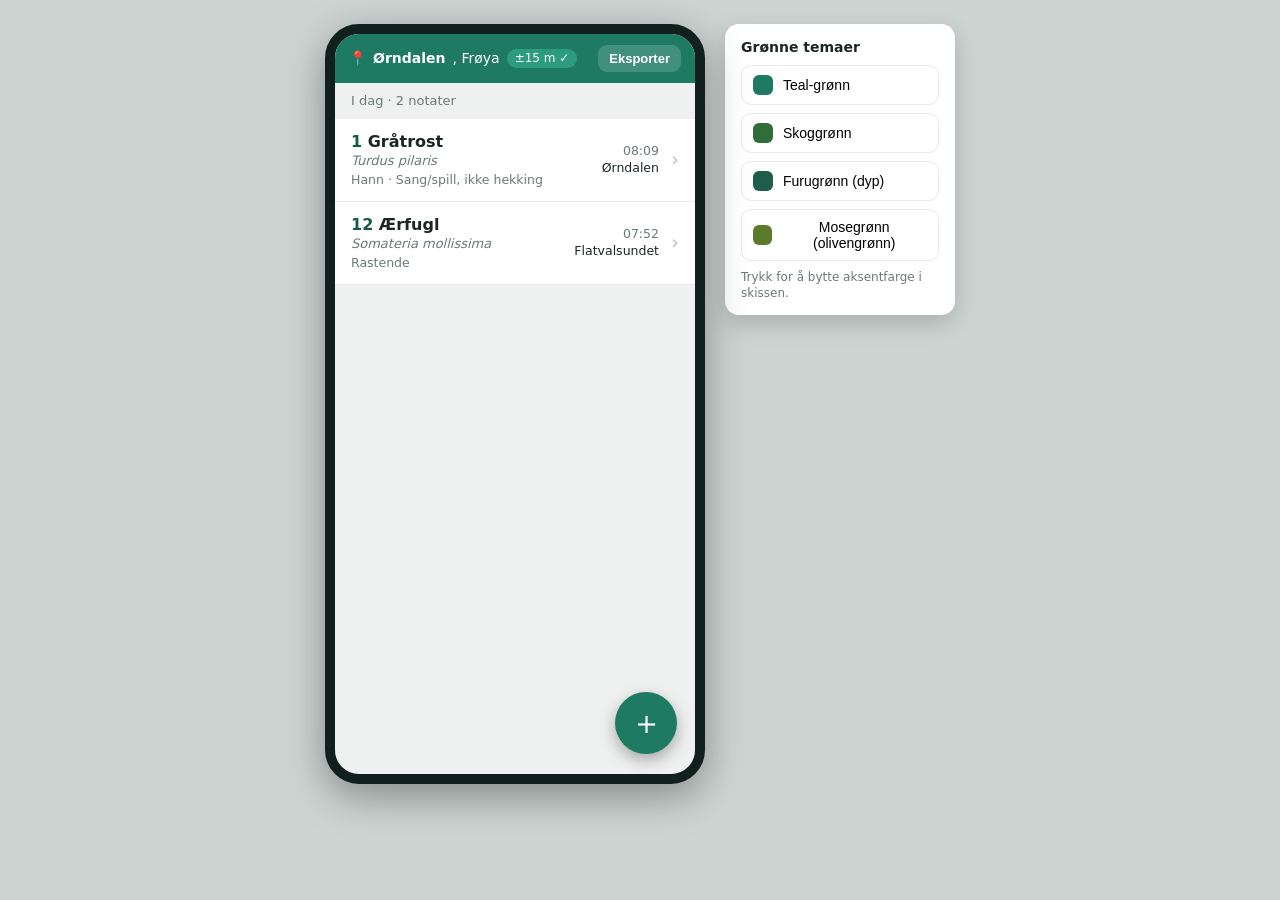
==== commit 76750dcd: "Restructure mockup: bottom actions, no title bars, slimmer list - Removed top title bars; entry scre" ====
--- a/docs/ui-mockup.html
+++ b/docs/ui-mockup.html
@@ -3,7 +3,7 @@
 <head>
 <meta charset="utf-8">
 <meta name="viewport" content="width=device-width, initial-scale=1">
-<title>AppObs – UI-skisse</title>
+<title>Feltbok – UI-skisse</title>
 <style>
   :root{
     --bg:#eef1f0; --card:#fff; --ink:#1c2624; --muted:#6b7a76;
@@ -12,60 +12,63 @@
   *{box-sizing:border-box;-webkit-tap-highlight-color:transparent}
   body{margin:0;background:#cdd4d2;font:16px/1.35 system-ui,Segoe UI,Roboto,sans-serif;color:var(--ink)}
   i,.sci{font-style:italic}
-  .wrap{display:flex;flex-wrap:wrap;gap:24px;justify-content:center;padding:24px}
+  .wrap{display:flex;flex-wrap:wrap;gap:20px;justify-content:center;align-items:flex-start;padding:24px}
   .phone{width:380px;height:760px;background:var(--bg);border-radius:34px;
     border:10px solid #11201c;overflow:hidden;position:relative;box-shadow:0 12px 40px rgba(0,0,0,.35)}
   .screen{position:absolute;inset:0;display:none;flex-direction:column}
   .screen.on{display:flex}
-  .bar{background:var(--accent);color:#fff;padding:14px 16px;display:flex;align-items:center;gap:12px;min-height:54px}
-  .bar h1{font-size:19px;margin:0;font-weight:650;flex:1}
-  .bar .btn{color:#fff;font-size:15px;font-weight:600;background:none;border:0;padding:6px 2px}
-  .bar .btn:disabled{opacity:.45}
-  .sub{background:var(--accent-d);color:#dff1ec;font-size:13px;padding:7px 16px;display:flex;align-items:center;gap:6px}
-  .sub .ok{margin-left:auto;background:#2c9b7f;padding:1px 8px;border-radius:10px;font-size:12px}
-  .sub.wait .ok{background:var(--warn)}
   .body{flex:1;overflow:auto}
+  /* list top strip */
+  .strip{background:var(--accent);color:#fff;padding:11px 14px;display:flex;align-items:center;gap:7px;font-size:14px}
+  .strip b{font-weight:650}
+  .strip .ok{background:#2c9b7f;padding:1px 8px;border-radius:10px;font-size:12px}
+  .strip.wait .ok{background:var(--warn)}
+  .strip .exp{margin-left:auto;color:#fff;font-weight:600;background:rgba(255,255,255,.16);border:0;border-radius:9px;padding:6px 11px;font-size:13px}
+  .strip .exp:disabled{opacity:.45}
   .scount{padding:9px 16px;color:var(--muted);font-size:13px}
-  .sec{padding:10px 16px 4px;color:var(--muted);font-size:12px;text-transform:uppercase;letter-spacing:.04em;background:var(--bg)}
   /* list rows */
-  .row{background:var(--card);display:flex;align-items:center;gap:14px;padding:12px 16px;border-bottom:1px solid var(--line)}
-  .row .n{font-size:26px;font-weight:700;min-width:34px;text-align:center;color:var(--accent-d)}
+  .row{background:var(--card);display:flex;align-items:center;gap:12px;padding:12px 16px;border-bottom:1px solid var(--line)}
   .row .mid{flex:1;min-width:0}
   .row .sp{font-weight:600}
+  .row .sp .ct{color:var(--accent-d)}
   .row .sci{color:var(--muted);font-size:13px}
   .row .meta{color:var(--muted);font-size:12.5px;margin-top:2px}
   .row .rt{text-align:right;color:var(--muted);font-size:12.5px;white-space:nowrap}
   .row .rt .loc{color:var(--ink);font-weight:500}
   .row .chev{color:#b8c2bf;font-size:20px}
-  /* fab */
   .fab{position:absolute;right:18px;bottom:20px;width:62px;height:62px;border-radius:50%;
     background:var(--accent);color:#fff;border:0;font-size:33px;box-shadow:0 6px 16px rgba(0,0,0,.3)}
-  .repeat{position:absolute;right:22px;bottom:92px;background:var(--card);color:var(--accent-d);
-    border:1px solid var(--line);border-radius:18px;padding:8px 14px;font-size:13px;font-weight:600;box-shadow:0 3px 10px rgba(0,0,0,.12)}
-  /* search */
-  .search{padding:12px 14px;background:var(--card);border-bottom:1px solid var(--line)}
-  .search input{width:100%;padding:12px 14px;border:1px solid var(--line);border-radius:11px;font-size:16px;background:#f4f7f6}
-  .opt{background:var(--card);padding:13px 16px;border-bottom:1px solid var(--line);display:flex;gap:10px;align-items:baseline}
-  /* detail field rows */
+  /* search (top input + inline cancel; no title bar) */
+  .searchtop{display:flex;gap:8px;align-items:center;padding:12px 12px 10px;background:var(--card);border-bottom:1px solid var(--line)}
+  .searchtop input{flex:1;padding:12px 14px;border:1px solid var(--line);border-radius:11px;font-size:16px;background:#f4f7f6}
+  .searchtop .lnk{color:var(--accent);background:none;border:0;font-size:15px;font-weight:600;padding:8px 4px}
+  .sec{padding:12px 16px 4px;color:var(--muted);font-size:12px;text-transform:uppercase;letter-spacing:.04em}
+  .opt{background:var(--card);padding:14px 16px;border-bottom:1px solid var(--line);display:flex;gap:10px;align-items:baseline}
+  /* detail field rows (no title bar) */
   .frow{background:var(--card);display:flex;align-items:center;gap:12px;padding:14px 16px;border-bottom:1px solid var(--line);min-height:54px}
-  .frow label{color:var(--muted);min-width:88px;font-size:14px}
+  .frow label{color:var(--muted);min-width:84px;font-size:14px}
   .frow .val{flex:1;text-align:right;font-weight:550}
+  .frow .val .d{color:var(--muted);font-weight:400;font-size:13px;margin-left:6px}
   .frow .val.empty{color:#aab4b1;font-weight:400}
-  .frow.tap{cursor:pointer}
   .frow.tap .val::after{content:"›";color:#c2ccc9;margin-left:8px;font-size:18px}
-  .frow select{flex:1;text-align:right;border:0;background:none;font:inherit;color:var(--ink);font-weight:550;
-    -webkit-appearance:none;appearance:none;text-align-last:right;padding-right:2px}
   .frow .selwrap{flex:1;display:flex;justify-content:flex-end;align-items:center}
-  .frow .selwrap::after{content:"›";color:#c2ccc9;margin-left:8px;font-size:18px}
+  .frow .selwrap::after{content:"›";color:#c2ccc9;margin-left:8px;font-size:18px;pointer-events:none}
+  .frow select{text-align:right;border:0;background:none;font:inherit;color:var(--ink);font-weight:550;
+    -webkit-appearance:none;appearance:none;text-align-last:right}
   .stepper{display:flex;align-items:center;border:1px solid var(--line);border-radius:10px;overflow:hidden}
   .stepper button{width:42px;height:38px;border:0;background:#f1f5f4;font-size:20px;color:var(--accent-d)}
   .stepper .q{width:48px;text-align:center;font-weight:700;font-size:18px}
   .ca{padding:8px 16px 4px;background:var(--card);border-bottom:1px solid var(--line)}
   .ca label{display:block;color:var(--muted);font-size:13px;margin:8px 0 4px}
   .ca textarea{width:100%;border:1px solid var(--line);border-radius:10px;padding:10px;font:inherit;resize:none;background:#f8faf9}
+  /* bottom action bar */
+  .actbar{display:flex;gap:10px;padding:11px 14px;background:var(--card);border-top:1px solid var(--line)}
+  .actbar button{border:0;border-radius:12px;padding:15px;font-size:16px;font-weight:650}
+  .actbar .secondary{flex:1;background:#eceeed;color:var(--ink)}
+  .actbar .primary{flex:1.7;background:var(--accent);color:#fff}
   /* locality picker */
   .locrow{background:var(--card);padding:13px 16px;border-bottom:1px solid var(--line);display:flex;align-items:center;gap:12px}
-  .locrow .mark{font-size:16px;color:var(--accent)}
+  .locrow .mark{font-size:15px;color:var(--accent)}
   .locrow .lname{flex:1;font-weight:600}
   .locrow .lsub{color:var(--muted);font-size:12.5px;font-weight:400;margin-top:1px}
   .locrow .dist{color:var(--muted);font-size:13px}
@@ -80,7 +83,13 @@
   .sheet .acts button{flex:1;border:0;border-radius:11px;padding:12px;font-weight:650}
   .sheet .copy{background:var(--accent);color:#fff}
   .sheet .close{background:#eceeed;color:var(--ink)}
-  .caption{width:100%;text-align:center;color:#33433f;font-size:13px;margin-top:8px}
+  /* theme picker (skisse only) */
+  .panel{background:#fff;border-radius:14px;padding:14px 16px;width:230px;box-shadow:0 8px 24px rgba(0,0,0,.18)}
+  .panel h3{margin:0 0 8px;font-size:14px}
+  .swatch{display:flex;align-items:center;gap:10px;width:100%;border:1px solid var(--line);background:#fff;
+    border-radius:10px;padding:9px 11px;margin-bottom:8px;font-size:14px;cursor:pointer}
+  .swatch .dot{width:20px;height:20px;border-radius:6px}
+  .panel .note{color:var(--muted);font-size:12px;margin-top:4px}
 </style>
 </head>
 <body>
@@ -89,31 +98,25 @@
 
     <!-- ---- LIST ---- -->
     <section class="screen on" id="s-list">
-      <div class="bar"><h1>AppObs</h1>
-        <button class="btn" id="expbtn" onclick="openExport()" disabled>Eksporter</button></div>
-      <div class="sub" id="gpsbar"></div>
+      <div class="strip" id="gpsbar"></div>
       <div class="body">
         <div class="scount" id="count"></div>
         <div id="notes"></div>
       </div>
-      <button class="repeat" id="repeatbtn" onclick="repeatLast()">⟲ Som forrige</button>
       <button class="fab" onclick="startAdd()">＋</button>
     </section>
 
     <!-- ---- SPECIES SEARCH ---- -->
     <section class="screen" id="s-search">
-      <div class="bar"><button class="btn" onclick="cancelSearch()">Avbryt</button><h1>Velg art</h1></div>
-      <div class="search"><input id="sp-q" placeholder="Søk art…" oninput="renderSpecies()" autocomplete="off"></div>
+      <div class="searchtop">
+        <input id="sp-q" placeholder="Søk art…" oninput="renderSpecies()" autocomplete="off">
+        <button class="lnk" onclick="cancelSearch()">Avbryt</button>
+      </div>
       <div class="body"><div id="splist"></div></div>
     </section>
 
     <!-- ---- DETAIL ---- -->
     <section class="screen" id="s-detail">
-      <div class="bar">
-        <button class="btn" onclick="show('s-list')">Avbryt</button>
-        <h1 id="d-title">Nytt notat</h1>
-        <button class="btn" onclick="saveNote()">Lagre</button>
-      </div>
       <div class="body">
         <div class="frow tap" onclick="openLocPicker()"><label>Lokalitet</label><span class="val" id="d-loc">—</span></div>
         <div class="frow tap" onclick="changeSpecies()"><label>Art</label><span class="val" id="d-sp">—</span></div>
@@ -129,12 +132,18 @@
         <div class="frow tap"><label>Dato</label><span class="val" id="d-date">31. mai 2026</span></div>
         <div class="frow tap"><label>Tid</label><span class="val" id="d-time">08:14</span></div>
       </div>
+      <div class="actbar">
+        <button class="secondary" onclick="show('s-list')">Avbryt</button>
+        <button class="primary" onclick="saveNote()">Lagre</button>
+      </div>
     </section>
 
     <!-- ---- LOCALITY PICKER ---- -->
     <section class="screen" id="s-loc">
-      <div class="bar"><button class="btn" onclick="show('s-detail')">Avbryt</button><h1>Velg lokalitet</h1></div>
-      <div class="search"><input id="loc-q" placeholder="Søk lokalitet…" oninput="renderLocs()" autocomplete="off"></div>
+      <div class="searchtop">
+        <input id="loc-q" placeholder="Søk lokalitet…" oninput="renderLocs()" autocomplete="off">
+        <button class="lnk" onclick="show('s-detail')">Avbryt</button>
+      </div>
       <div class="body"><div class="scount">Sortert nærmest → fjernest</div><div id="loclist"></div></div>
     </section>
 
@@ -149,11 +158,19 @@
     </div>
 
   </div>
-  <div class="caption">Klikkbar skisse · ＋ legg til (art → detalj) · «Som forrige» gjenbruker forrige notat · 📍 bytt lokalitet · Eksporter</div>
+
+  <!-- theme comparison (mockup only) -->
+  <div class="panel">
+    <h3>Grønne temaer</h3>
+    <button class="swatch" onclick="setTheme('#1f7a64','#155a49')"><span class="dot" style="background:#1f7a64"></span>Teal-grønn</button>
+    <button class="swatch" onclick="setTheme('#2f6d3a','#1f4d27')"><span class="dot" style="background:#2f6d3a"></span>Skoggrønn</button>
+    <button class="swatch" onclick="setTheme('#1d5e4b','#123f33')"><span class="dot" style="background:#1d5e4b"></span>Furugrønn (dyp)</button>
+    <button class="swatch" onclick="setTheme('#5b7a2b','#3f5a1c')"><span class="dot" style="background:#5b7a2b"></span>Mosegrønn (olivengrønn)</button>
+    <div class="note">Trykk for å bytte aksentfarge i skissen.</div>
+  </div>
 </div>
 
 <script>
-// Alder in the website's order
 const AGES=["Egg","Pulli","Adult","1K","1K+","2K","2K+","2K-","3K","3K+","3K-","4K","4K+","4K-","5K","5K+","5K-","6K","6K+","6K-","7K","7K+","7K-"];
 const ACTS=["Rastende","Stasjonær","Næringssøkende","Sang/spill, ikke hekking","Overflygende","Trekkende",
   "Trekkende mot N","Trekkende mot NØ","Trekkende mot Ø","Trekkende mot S","Trekkende mot V",
@@ -166,7 +183,7 @@
   ["Vipe","Vanellus vanellus"],["Låvesvale","Hirundo rustica"],["Svartbak","Larus marinus"],
   ["Gjøk","Cuculus canorus"],["Tyrkerdue","Streptopelia decaocto"],["Ærfugl","Somateria mollissima"],
   ["Storspove","Numenius arquata"],["Rødstrupe","Erithacus rubecula"],["Bokfink","Fringilla coelebs"]];
-const RECENT=["Kjøttmeis","Gråtrost","Ærfugl"];
+const RECENT=["Kjøttmeis","Gråtrost","Ærfugl","Sivspurv","Ærfugl"].filter((v,i,a)=>a.indexOf(v)===i);
 const LOCS=[ // navn, hovedlok, kommune, lat, lon, avstand(m)
   ["Ørndalen","Sistranda","Frøya",63.72865,8.81729,120],
   ["Øvre Midtsian","Sistranda","Frøya",63.72823,8.82385,380],
@@ -181,56 +198,47 @@
 function show(id){document.querySelectorAll('.screen').forEach(s=>s.classList.remove('on'));$(id).classList.add('on')}
 function fillSelect(el,arr){el.innerHTML='<option value="" selected></option>'+arr.map(v=>`<option>${v}</option>`).join('')}
 fillSelect($('d-age'),AGES);fillSelect($('d-act'),ACTS);fillSelect($('d-sex'),SEX);
-function markEmpty(s){s.classList.toggle('val-empty',!s.value)}
+function markEmpty(s){s.classList.toggle('empty',!s.value)}
 function dist(m){return m<1000?m+' m':(m/1000).toFixed(1)+' km'}
 function ctx(L){return [L[1],L[2]].filter(Boolean).join(', ')}
-
-// ---- list ----
+function setTheme(a,d){const r=document.documentElement.style;r.setProperty('--accent',a);r.setProperty('--accent-d',d)}
+
+function renderGps(){
+  const b=$('gpsbar');const exp=`<button class="exp" id="expbtn" onclick="openExport()" ${notes.length?'':'disabled'}>Eksporter</button>`;
+  if(gpsSettled)b.outerHTML=`<div class="strip" id="gpsbar">📍 <b>${curLoc[0]}</b>, ${curLoc[2]} <span class="ok">±15 m ✓</span>${exp}</div>`;
+  else b.outerHTML=`<div class="strip wait" id="gpsbar">📍 <b>Finner posisjon…</b> <span class="ok">søker</span>${exp}</div>`;
+}
 function renderNotes(){
   $('count').textContent='I dag · '+notes.length+' '+(notes.length===1?'notat':'notater');
-  $('expbtn').disabled=notes.length===0;
-  $('repeatbtn').style.display=notes.length?'block':'none';
   $('notes').innerHTML=notes.map((n,i)=>{
     const extra=[n.sex,n.act].filter(Boolean).join(' · ');
     return `<div class="row" onclick="editNote(${i})">
-      <div class="n">${n.count}</div>
-      <div class="mid"><div class="sp">${n.sp}</div><div class="sci">${n.sci}</div>${extra?`<div class="meta">${extra}</div>`:''}</div>
+      <div class="mid"><div class="sp"><span class="ct">${n.count}</span> ${n.sp}</div>
+        <div class="sci">${n.sci}</div>${extra?`<div class="meta">${extra}</div>`:''}</div>
       <div class="rt"><div>${n.time}</div><div class="loc">${n.loc||'…'}</div></div>
       <div class="chev">›</div></div>`}).join('');
-}
-function renderGps(){
-  const bar=$('gpsbar');
-  if(gpsSettled){bar.className='sub';bar.innerHTML=`📍 <b>${curLoc[0]}</b>, ${curLoc[2]} <span class="ok">±15 m ✓</span>`}
-  else{bar.className='sub wait';bar.innerHTML=`📍 <b>Finner posisjon…</b><span class="ok">søker</span>`}
-}
-
-// ---- add flow: species first ----
+  renderGps();
+}
+
+// add flow: species first
 function startAdd(){cur=null;changingSpecies=false;$('sp-q').value='';renderSpecies();show('s-search')}
 function cancelSearch(){show(cur?'s-detail':'s-list')}
 function changeSpecies(){changingSpecies=true;$('sp-q').value='';renderSpecies();show('s-search')}
 function opt(s){return `<div class="opt" onclick="pickSpecies('${s[0]}')"><span>${s[0]}</span><span class="sci">${s[1]}</span></div>`}
 function renderSpecies(){
   const q=$('sp-q').value.trim().toLowerCase();
-  if(!q){
-    $('splist').innerHTML='<div class="sec">Nylig brukt</div>'+
-      RECENT.map(n=>opt(SPECIES.find(x=>x[0]===n))).join('')+
-      '<div class="sec">Alle arter</div>'+SPECIES.map(opt).join('');
-  }else{
-    const list=SPECIES.filter(s=>s[0].toLowerCase().includes(q)||s[1].toLowerCase().includes(q));
-    $('splist').innerHTML=list.length?list.map(opt).join(''):'<div class="scount">Ingen treff</div>';
-  }
+  if(!q){$('splist').innerHTML='<div class="sec">Nylig brukt</div>'+RECENT.map(n=>opt(SPECIES.find(x=>x[0]===n))).join('')}
+  else{const l=SPECIES.filter(s=>s[0].toLowerCase().includes(q)||s[1].toLowerCase().includes(q));
+       $('splist').innerHTML=l.length?l.map(opt).join(''):'<div class="scount">Ingen treff – skriv for å søke</div>'}
 }
 function pickSpecies(name){
   const s=SPECIES.find(x=>x[0]===name);
   if(cur&&changingSpecies){cur.sp=s[0];cur.sci=s[1];changingSpecies=false;openDetail();return}
-  cur={sp:s[0],sci:s[1],count:1,age:'',act:'',sex:'',pub:'',priv:'',
-       loc:null,lat:null,lon:null,date:'31. mai 2026',time:'08:14',idx:null};
+  cur={sp:s[0],sci:s[1],count:1,age:'',act:'',sex:'',pub:'',priv:'',loc:null,dist:0,lat:null,lon:null,date:'31. mai 2026',time:'08:14',idx:null};
   openDetail();
-  // GPS may not have settled — let the user fill the rest; locality drops in when ready
-  setTimeout(()=>{if(cur&&cur.idx==null&&!cur.loc){cur.loc=curLoc[0];cur.lat=curLoc[3];cur.lon=curLoc[4];setLocLabel()}},1400);
+  setTimeout(()=>{if(cur&&cur.idx==null&&!cur.loc){cur.loc=curLoc[0];cur.dist=curLoc[5];cur.lat=curLoc[3];cur.lon=curLoc[4];setLocLabel()}},1400);
 }
 function openDetail(){
-  $('d-title').textContent=cur.idx==null?'Nytt notat':'Rediger';
   $('d-sp').innerHTML=`${cur.sp} <span class="sci" style="font-size:13px;color:var(--muted)">${cur.sci}</span>`;
   $('d-n').textContent=cur.count;
   for(const[id,v]of[['d-age',cur.age],['d-act',cur.act],['d-sex',cur.sex]]){$(id).value=v;markEmpty($(id))}
@@ -239,15 +247,11 @@
 }
 function setLocLabel(){
   const e=$('d-loc');
-  if(cur.loc){e.textContent=cur.loc;e.classList.remove('empty')}
+  if(cur.loc){e.innerHTML=`${cur.loc}<span class="d">${dist(cur.dist)}</span>`;e.classList.remove('empty')}
   else{e.textContent='Finner posisjon…';e.classList.add('empty')}
 }
 function bump(d){cur.count=Math.max(1,cur.count+d);$('d-n').textContent=cur.count}
 function editNote(i){cur=Object.assign({},notes[i],{idx:i});openDetail()}
-function repeatLast(){
-  const p=notes[0];if(!p)return;
-  cur={...p,idx:null,time:'08:21'};openDetail();
-}
 function saveNote(){
   cur.age=$('d-age').value;cur.act=$('d-act').value;cur.sex=$('d-sex').value;
   cur.pub=$('d-pub').value;cur.priv=$('d-priv').value;
@@ -255,7 +259,7 @@
   renderNotes();show('s-list');
 }
 
-// ---- locality picker ----
+// locality picker
 function openLocPicker(){$('loc-q').value='';renderLocs();show('s-loc')}
 function renderLocs(){
   const q=($('loc-q').value||'').toLowerCase();
@@ -266,24 +270,22 @@
       <span class="lname">${l[0]}<div class="lsub">${ctx(l)}</div></span>
       <span class="dist">${dist(l[5])}</span></div>`}).join('');
 }
-function pickLoc(name){const L=LOCS.find(l=>l[0]===name);cur.loc=L[0];cur.lat=L[3];cur.lon=L[4];setLocLabel();show('s-detail')}
-
-// ---- export (v2.20 paste format: bare name + registry coord, WGS84 geographic) ----
+function pickLoc(name){const L=LOCS.find(l=>l[0]===name);cur.loc=L[0];cur.dist=L[5];cur.lat=L[3];cur.lon=L[4];setLocLabel();show('s-detail')}
+
+// export (v2.20 paste: bare name + registry coord, WGS84 geographic)
 const COLS=["Artsnavn","Antall","Alder","Kjønn","Aktivitet","Lokalitetsnavn","Nord","Øst","Nøyaktighet",
   "Fra dato","Fra klokkeslett","Til dato","Til klokkeslett","Kommentar (synlig for alle)","Privat kommentar (kun synlig for deg selv)"];
 function openExport(){
-  const rows=notes.map(n=>[n.sp,n.count,n.age,n.sex,n.act,n.loc,n.lat,n.lon,"100 m",
-    "31.05.2026",n.time,"31.05.2026",n.time,n.pub,n.priv].join('\t'));
+  const rows=notes.map(n=>[n.sp,n.count,n.age,n.sex,n.act,n.loc,n.lat,n.lon,"100 m","31.05.2026",n.time,"31.05.2026",n.time,n.pub,n.priv].join('\t'));
   $('tsv').value=[COLS.join('\t'),...rows].join('\n');$('modal').classList.add('on');
 }
 function closeExport(){$('modal').classList.remove('on')}
 function copyTsv(b){navigator.clipboard&&navigator.clipboard.writeText($('tsv').value);b.textContent='Kopiert ✓';setTimeout(()=>b.textContent='Kopiér',1200)}
 
-// seed
 notes=[
-  {sp:"Gråtrost",sci:"Turdus pilaris",count:1,age:'',act:'Sang/spill, ikke hekking',sex:'Hann',pub:'',priv:'',loc:'Ørndalen',lat:63.72865,lon:8.81729,date:'31. mai 2026',time:'08:09',idx:null},
-  {sp:"Ærfugl",sci:"Somateria mollissima",count:12,age:'',act:'Rastende',sex:'',pub:'',priv:'',loc:'Flatvalsundet',lat:63.68704,lon:8.75778,date:'31. mai 2026',time:'07:52',idx:null}];
-renderGps();renderNotes();
+  {sp:"Gråtrost",sci:"Turdus pilaris",count:1,age:'',act:'Sang/spill, ikke hekking',sex:'Hann',pub:'',priv:'',loc:'Ørndalen',dist:120,lat:63.72865,lon:8.81729,date:'31. mai 2026',time:'08:09',idx:null},
+  {sp:"Ærfugl",sci:"Somateria mollissima",count:12,age:'',act:'Rastende',sex:'',pub:'',priv:'',loc:'Flatvalsundet',dist:1200,lat:63.68704,lon:8.75778,date:'31. mai 2026',time:'07:52',idx:null}];
+renderNotes();
 </script>
 </body>
 </html>
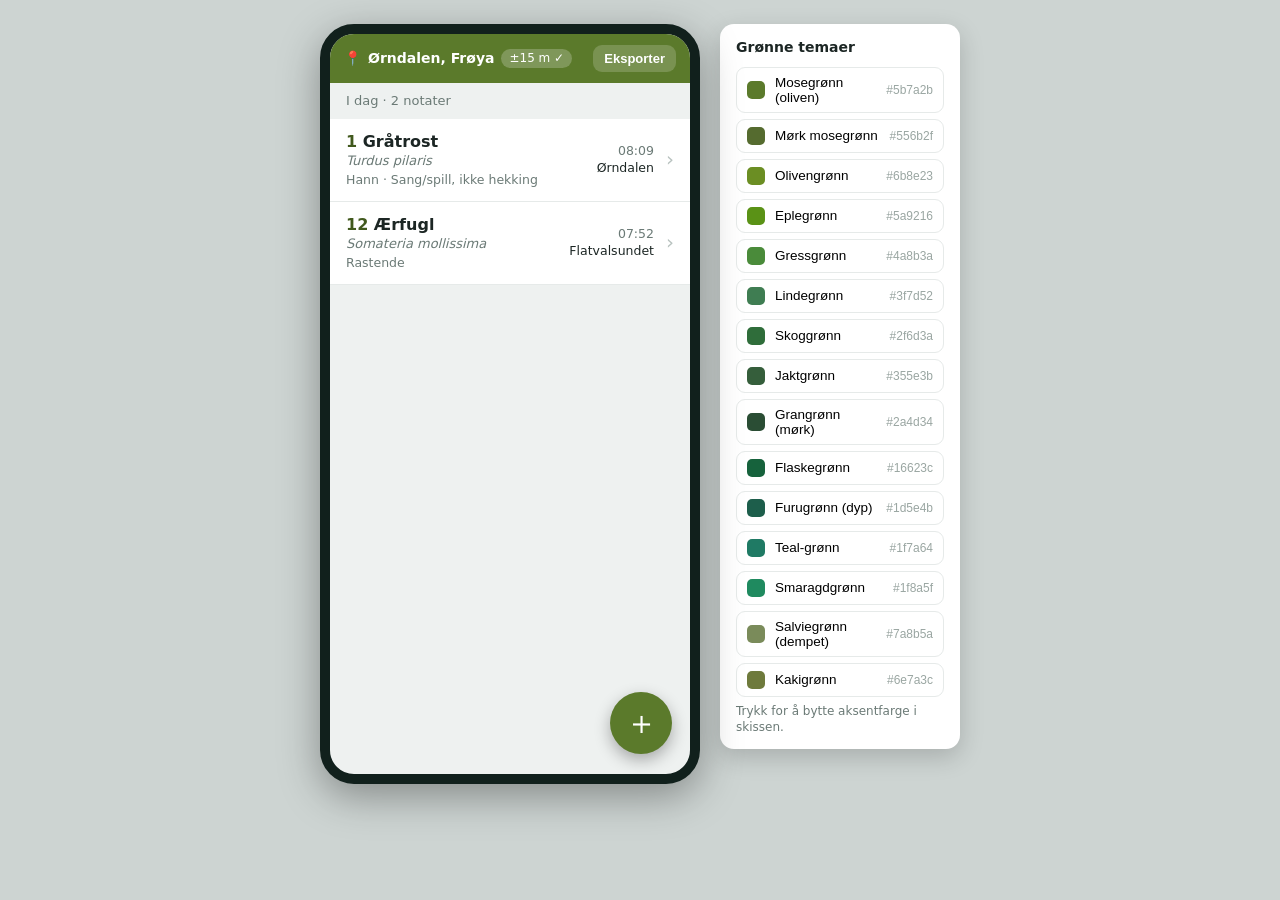
==== commit b24020ce: "Mockup: moss-green default + theme list, full-row dropdowns, typable count - Default accent now mose" ====
--- a/docs/ui-mockup.html
+++ b/docs/ui-mockup.html
@@ -7,7 +7,7 @@
 <style>
   :root{
     --bg:#eef1f0; --card:#fff; --ink:#1c2624; --muted:#6b7a76;
-    --accent:#1f7a64; --accent-d:#155a49; --line:#e6eae9; --warn:#c2761b;
+    --accent:#5b7a2b; --accent-d:#41591d; --line:#e6eae9; --warn:#c2761b;
   }
   *{box-sizing:border-box;-webkit-tap-highlight-color:transparent}
   body{margin:0;background:#cdd4d2;font:16px/1.35 system-ui,Segoe UI,Roboto,sans-serif;color:var(--ink)}
@@ -18,13 +18,14 @@
   .screen{position:absolute;inset:0;display:none;flex-direction:column}
   .screen.on{display:flex}
   .body{flex:1;overflow:auto}
-  /* list top strip */
+  /* top bars */
   .strip{background:var(--accent);color:#fff;padding:11px 14px;display:flex;align-items:center;gap:7px;font-size:14px}
-  .strip b{font-weight:650}
-  .strip .ok{background:#2c9b7f;padding:1px 8px;border-radius:10px;font-size:12px}
+  .strip .locname{font-weight:650}
+  .strip .ok{background:rgba(255,255,255,.22);padding:1px 8px;border-radius:10px;font-size:12px}
   .strip.wait .ok{background:var(--warn)}
-  .strip .exp{margin-left:auto;color:#fff;font-weight:600;background:rgba(255,255,255,.16);border:0;border-radius:9px;padding:6px 11px;font-size:13px}
+  .strip .exp{margin-left:auto;color:#fff;font-weight:600;background:rgba(255,255,255,.18);border:0;border-radius:9px;padding:6px 11px;font-size:13px}
   .strip .exp:disabled{opacity:.45}
+  .titlebar{background:var(--accent);color:#fff;text-align:center;font-weight:650;font-size:16px;padding:13px}
   .scount{padding:9px 16px;color:var(--muted);font-size:13px}
   /* list rows */
   .row{background:var(--card);display:flex;align-items:center;gap:12px;padding:12px 16px;border-bottom:1px solid var(--line)}
@@ -38,58 +39,57 @@
   .row .chev{color:#b8c2bf;font-size:20px}
   .fab{position:absolute;right:18px;bottom:20px;width:62px;height:62px;border-radius:50%;
     background:var(--accent);color:#fff;border:0;font-size:33px;box-shadow:0 6px 16px rgba(0,0,0,.3)}
-  /* search (top input + inline cancel; no title bar) */
+  /* search */
   .searchtop{display:flex;gap:8px;align-items:center;padding:12px 12px 10px;background:var(--card);border-bottom:1px solid var(--line)}
   .searchtop input{flex:1;padding:12px 14px;border:1px solid var(--line);border-radius:11px;font-size:16px;background:#f4f7f6}
-  .searchtop .lnk{color:var(--accent);background:none;border:0;font-size:15px;font-weight:600;padding:8px 4px}
+  .searchtop .lnk{color:var(--accent-d);background:none;border:0;font-size:15px;font-weight:600;padding:8px 4px}
   .sec{padding:12px 16px 4px;color:var(--muted);font-size:12px;text-transform:uppercase;letter-spacing:.04em}
   .opt{background:var(--card);padding:14px 16px;border-bottom:1px solid var(--line);display:flex;gap:10px;align-items:baseline}
-  /* detail field rows (no title bar) */
-  .frow{background:var(--card);display:flex;align-items:center;gap:12px;padding:14px 16px;border-bottom:1px solid var(--line);min-height:54px}
-  .frow label{color:var(--muted);min-width:84px;font-size:14px}
-  .frow .val{flex:1;text-align:right;font-weight:550}
-  .frow .val .d{color:var(--muted);font-weight:400;font-size:13px;margin-left:6px}
+  /* detail rows */
+  .frow{background:var(--card);display:flex;align-items:center;gap:12px;padding:0 16px;border-bottom:1px solid var(--line);min-height:54px;position:relative}
+  .frow label{color:var(--muted);min-width:84px;font-size:14px;padding:15px 0}
+  .frow .val{flex:1;text-align:right;font-weight:550;padding:15px 0}
+  .frow .val .d{color:var(--muted);font-weight:400;font-size:13px;margin-left:8px}
   .frow .val.empty{color:#aab4b1;font-weight:400}
-  .frow.tap .val::after{content:"›";color:#c2ccc9;margin-left:8px;font-size:18px}
-  .frow .selwrap{flex:1;display:flex;justify-content:flex-end;align-items:center}
-  .frow .selwrap::after{content:"›";color:#c2ccc9;margin-left:8px;font-size:18px;pointer-events:none}
-  .frow select{text-align:right;border:0;background:none;font:inherit;color:var(--ink);font-weight:550;
-    -webkit-appearance:none;appearance:none;text-align-last:right}
+  .frow.tap .val::after,.frow.sel .val::after{content:"›";color:#c2ccc9;margin-left:8px;font-size:18px}
+  .frow.sel select{position:absolute;inset:0;width:100%;height:100%;opacity:0;border:0;margin:0;font-size:16px}
   .stepper{display:flex;align-items:center;border:1px solid var(--line);border-radius:10px;overflow:hidden}
-  .stepper button{width:42px;height:38px;border:0;background:#f1f5f4;font-size:20px;color:var(--accent-d)}
-  .stepper .q{width:48px;text-align:center;font-weight:700;font-size:18px}
+  .stepper button{width:42px;height:40px;border:0;background:#f1f5f4;font-size:22px;color:var(--accent-d)}
+  .stepper .q{width:64px;height:40px;text-align:center;font-weight:700;font-size:18px;border:0;border-left:1px solid var(--line);border-right:1px solid var(--line);background:#fff}
+  .stepper .q::-webkit-outer-spin-button,.stepper .q::-webkit-inner-spin-button{-webkit-appearance:none;margin:0}
   .ca{padding:8px 16px 4px;background:var(--card);border-bottom:1px solid var(--line)}
   .ca label{display:block;color:var(--muted);font-size:13px;margin:8px 0 4px}
   .ca textarea{width:100%;border:1px solid var(--line);border-radius:10px;padding:10px;font:inherit;resize:none;background:#f8faf9}
-  /* bottom action bar */
   .actbar{display:flex;gap:10px;padding:11px 14px;background:var(--card);border-top:1px solid var(--line)}
   .actbar button{border:0;border-radius:12px;padding:15px;font-size:16px;font-weight:650}
   .actbar .secondary{flex:1;background:#eceeed;color:var(--ink)}
   .actbar .primary{flex:1.7;background:var(--accent);color:#fff}
   /* locality picker */
   .locrow{background:var(--card);padding:13px 16px;border-bottom:1px solid var(--line);display:flex;align-items:center;gap:12px}
-  .locrow .mark{font-size:15px;color:var(--accent)}
+  .locrow.sel{background:#eef4e6}
   .locrow .lname{flex:1;font-weight:600}
+  .locrow.sel .lname{color:var(--accent-d)}
   .locrow .lsub{color:var(--muted);font-size:12.5px;font-weight:400;margin-top:1px}
-  .locrow .dist{color:var(--muted);font-size:13px}
+  .locrow .dist{color:var(--muted);font-size:13px;text-align:right;white-space:nowrap}
+  .locrow .dist .chk{color:var(--accent);font-weight:700}
   /* export modal */
   .modal{position:absolute;inset:0;background:rgba(10,20,18,.45);display:none;align-items:center;justify-content:center;padding:20px}
   .modal.on{display:flex}
   .sheet{background:#fff;border-radius:16px;width:100%;max-height:82%;display:flex;flex-direction:column;overflow:hidden}
   .sheet h2{margin:0;padding:15px 16px;font-size:17px;border-bottom:1px solid var(--line)}
   .sheet .hint{padding:10px 16px;color:var(--muted);font-size:13px}
-  .sheet textarea{margin:0 16px;height:160px;border:1px solid var(--line);border-radius:10px;padding:10px;font:12px/1.4 monospace;white-space:pre;overflow:auto}
+  .sheet textarea{margin:0 16px;height:150px;border:1px solid var(--line);border-radius:10px;padding:10px;font:12px/1.4 monospace;white-space:pre;overflow:auto}
   .sheet .acts{display:flex;gap:10px;padding:14px 16px}
   .sheet .acts button{flex:1;border:0;border-radius:11px;padding:12px;font-weight:650}
   .sheet .copy{background:var(--accent);color:#fff}
   .sheet .close{background:#eceeed;color:var(--ink)}
   /* theme picker (skisse only) */
-  .panel{background:#fff;border-radius:14px;padding:14px 16px;width:230px;box-shadow:0 8px 24px rgba(0,0,0,.18)}
-  .panel h3{margin:0 0 8px;font-size:14px}
+  .panel{background:#fff;border-radius:14px;padding:14px 16px;width:240px;box-shadow:0 8px 24px rgba(0,0,0,.18)}
+  .panel h3{margin:0 0 10px;font-size:14px}
   .swatch{display:flex;align-items:center;gap:10px;width:100%;border:1px solid var(--line);background:#fff;
-    border-radius:10px;padding:9px 11px;margin-bottom:8px;font-size:14px;cursor:pointer}
-  .swatch .dot{width:20px;height:20px;border-radius:6px}
-  .panel .note{color:var(--muted);font-size:12px;margin-top:4px}
+    border-radius:9px;padding:7px 10px;margin-bottom:6px;font-size:13.5px;cursor:pointer;text-align:left}
+  .swatch .dot{width:18px;height:18px;border-radius:5px;flex:none}
+  .panel .note{color:var(--muted);font-size:12px;margin-top:6px}
 </style>
 </head>
 <body>
@@ -99,10 +99,7 @@
     <!-- ---- LIST ---- -->
     <section class="screen on" id="s-list">
       <div class="strip" id="gpsbar"></div>
-      <div class="body">
-        <div class="scount" id="count"></div>
-        <div id="notes"></div>
-      </div>
+      <div class="body"><div class="scount" id="count"></div><div id="notes"></div></div>
       <button class="fab" onclick="startAdd()">＋</button>
     </section>
 
@@ -117,14 +114,17 @@
 
     <!-- ---- DETAIL ---- -->
     <section class="screen" id="s-detail">
+      <div class="titlebar" id="d-title">Ny observasjon</div>
       <div class="body">
         <div class="frow tap" onclick="openLocPicker()"><label>Lokalitet</label><span class="val" id="d-loc">—</span></div>
         <div class="frow tap" onclick="changeSpecies()"><label>Art</label><span class="val" id="d-sp">—</span></div>
         <div class="frow"><label>Antall</label><div style="flex:1"></div>
-          <div class="stepper"><button onclick="bump(-1)">−</button><span class="q" id="d-n">1</span><button onclick="bump(1)">＋</button></div></div>
-        <div class="frow"><label>Alder</label><div class="selwrap"><select id="d-age" onchange="markEmpty(this)"></select></div></div>
-        <div class="frow"><label>Aktivitet</label><div class="selwrap"><select id="d-act" onchange="markEmpty(this)"></select></div></div>
-        <div class="frow"><label>Kjønn</label><div class="selwrap"><select id="d-sex" onchange="markEmpty(this)"></select></div></div>
+          <div class="stepper"><button onclick="bump(-1)">−</button>
+            <input class="q" id="d-n" type="number" inputmode="numeric" min="1" value="1" onchange="setCount(this.value)">
+            <button onclick="bump(1)">＋</button></div></div>
+        <div class="frow sel"><label>Alder</label><span class="val empty" id="d-age-v"></span><select id="d-age" onchange="onSel('age')"></select></div>
+        <div class="frow sel"><label>Aktivitet</label><span class="val empty" id="d-act-v"></span><select id="d-act" onchange="onSel('act')"></select></div>
+        <div class="frow sel"><label>Kjønn</label><span class="val empty" id="d-sex-v"></span><select id="d-sex" onchange="onSel('sex')"></select></div>
         <div class="ca">
           <label>Åpen kommentar</label><textarea id="d-pub" rows="2"></textarea>
           <label>Privat kommentar</label><textarea id="d-priv" rows="2"></textarea>
@@ -162,10 +162,7 @@
   <!-- theme comparison (mockup only) -->
   <div class="panel">
     <h3>Grønne temaer</h3>
-    <button class="swatch" onclick="setTheme('#1f7a64','#155a49')"><span class="dot" style="background:#1f7a64"></span>Teal-grønn</button>
-    <button class="swatch" onclick="setTheme('#2f6d3a','#1f4d27')"><span class="dot" style="background:#2f6d3a"></span>Skoggrønn</button>
-    <button class="swatch" onclick="setTheme('#1d5e4b','#123f33')"><span class="dot" style="background:#1d5e4b"></span>Furugrønn (dyp)</button>
-    <button class="swatch" onclick="setTheme('#5b7a2b','#3f5a1c')"><span class="dot" style="background:#5b7a2b"></span>Mosegrønn (olivengrønn)</button>
+    <div id="swatches"></div>
     <div class="note">Trykk for å bytte aksentfarge i skissen.</div>
   </div>
 </div>
@@ -183,7 +180,7 @@
   ["Vipe","Vanellus vanellus"],["Låvesvale","Hirundo rustica"],["Svartbak","Larus marinus"],
   ["Gjøk","Cuculus canorus"],["Tyrkerdue","Streptopelia decaocto"],["Ærfugl","Somateria mollissima"],
   ["Storspove","Numenius arquata"],["Rødstrupe","Erithacus rubecula"],["Bokfink","Fringilla coelebs"]];
-const RECENT=["Kjøttmeis","Gråtrost","Ærfugl","Sivspurv","Ærfugl"].filter((v,i,a)=>a.indexOf(v)===i);
+const RECENT=["Kjøttmeis","Gråtrost","Ærfugl","Sivspurv"];
 const LOCS=[ // navn, hovedlok, kommune, lat, lon, avstand(m)
   ["Ørndalen","Sistranda","Frøya",63.72865,8.81729,120],
   ["Øvre Midtsian","Sistranda","Frøya",63.72823,8.82385,380],
@@ -192,21 +189,32 @@
   ["Flatvalsundet","Flatval","Frøya",63.68704,8.75778,1200],
   ["Ellingsundet","Uttian","Frøya",63.76564,8.82686,3400],
   ["Saltnesvågen","Uttian","Frøya",63.76516,8.85196,3600]];
+const THEMES=[
+  ["Mosegrønn (oliven)","#5b7a2b","#41591d"],["Mørk mosegrønn","#556b2f","#3c4c21"],
+  ["Olivengrønn","#6b8e23","#4d6618"],["Eplegrønn","#5a9216","#426a0f"],
+  ["Gressgrønn","#4a8b3a","#34622a"],["Lindegrønn","#3f7d52","#2c5839"],
+  ["Skoggrønn","#2f6d3a","#1f4d27"],["Jaktgrønn","#355e3b","#243f28"],
+  ["Grangrønn (mørk)","#2a4d34","#1b3322"],["Flaskegrønn","#16623c","#0e4429"],
+  ["Furugrønn (dyp)","#1d5e4b","#123f33"],["Teal-grønn","#1f7a64","#155a49"],
+  ["Smaragdgrønn","#1f8a5f","#146043"],["Salviegrønn (dempet)","#7a8b5a","#5b6a40"],
+  ["Kakigrønn","#6e7a3c","#515a2b"]];
 
 let notes=[], cur=null, curLoc=LOCS[0], changingSpecies=false, gpsSettled=true;
 const $=id=>document.getElementById(id);
 function show(id){document.querySelectorAll('.screen').forEach(s=>s.classList.remove('on'));$(id).classList.add('on')}
 function fillSelect(el,arr){el.innerHTML='<option value="" selected></option>'+arr.map(v=>`<option>${v}</option>`).join('')}
 fillSelect($('d-age'),AGES);fillSelect($('d-act'),ACTS);fillSelect($('d-sex'),SEX);
-function markEmpty(s){s.classList.toggle('empty',!s.value)}
 function dist(m){return m<1000?m+' m':(m/1000).toFixed(1)+' km'}
 function ctx(L){return [L[1],L[2]].filter(Boolean).join(', ')}
 function setTheme(a,d){const r=document.documentElement.style;r.setProperty('--accent',a);r.setProperty('--accent-d',d)}
+$('swatches').innerHTML=THEMES.map(t=>`<button class="swatch" onclick="setTheme('${t[1]}','${t[2]}')"><span class="dot" style="background:${t[1]}"></span>${t[0]} <span style="color:#9aa6a2;margin-left:auto;font-size:12px">${t[1]}</span></button>`).join('');
 
 function renderGps(){
-  const b=$('gpsbar');const exp=`<button class="exp" id="expbtn" onclick="openExport()" ${notes.length?'':'disabled'}>Eksporter</button>`;
-  if(gpsSettled)b.outerHTML=`<div class="strip" id="gpsbar">📍 <b>${curLoc[0]}</b>, ${curLoc[2]} <span class="ok">±15 m ✓</span>${exp}</div>`;
-  else b.outerHTML=`<div class="strip wait" id="gpsbar">📍 <b>Finner posisjon…</b> <span class="ok">søker</span>${exp}</div>`;
+  const exp=`<button class="exp" onclick="openExport()" ${notes.length?'':'disabled'}>Eksporter</button>`;
+  const html=gpsSettled
+    ? `📍 <span class="locname">${curLoc[0]}, ${curLoc[2]}</span> <span class="ok">±15 m ✓</span>${exp}`
+    : `📍 <span class="locname">Finner posisjon…</span> <span class="ok">søker</span>${exp}`;
+  const b=$('gpsbar');b.className='strip'+(gpsSettled?'':' wait');b.innerHTML=html;
 }
 function renderNotes(){
   $('count').textContent='I dag · '+notes.length+' '+(notes.length===1?'notat':'notater');
@@ -229,7 +237,7 @@
   const q=$('sp-q').value.trim().toLowerCase();
   if(!q){$('splist').innerHTML='<div class="sec">Nylig brukt</div>'+RECENT.map(n=>opt(SPECIES.find(x=>x[0]===n))).join('')}
   else{const l=SPECIES.filter(s=>s[0].toLowerCase().includes(q)||s[1].toLowerCase().includes(q));
-       $('splist').innerHTML=l.length?l.map(opt).join(''):'<div class="scount">Ingen treff – skriv for å søke</div>'}
+       $('splist').innerHTML=l.length?l.map(opt).join(''):'<div class="scount">Ingen treff</div>'}
 }
 function pickSpecies(name){
   const s=SPECIES.find(x=>x[0]===name);
@@ -238,10 +246,12 @@
   openDetail();
   setTimeout(()=>{if(cur&&cur.idx==null&&!cur.loc){cur.loc=curLoc[0];cur.dist=curLoc[5];cur.lat=curLoc[3];cur.lon=curLoc[4];setLocLabel()}},1400);
 }
+function onSel(k){const s=$('d-'+k),v=$('d-'+k+'-v');v.textContent=s.value;v.classList.toggle('empty',!s.value)}
 function openDetail(){
+  $('d-title').textContent=cur.idx==null?'Ny observasjon':'Endre observasjon';
   $('d-sp').innerHTML=`${cur.sp} <span class="sci" style="font-size:13px;color:var(--muted)">${cur.sci}</span>`;
-  $('d-n').textContent=cur.count;
-  for(const[id,v]of[['d-age',cur.age],['d-act',cur.act],['d-sex',cur.sex]]){$(id).value=v;markEmpty($(id))}
+  $('d-n').value=cur.count;
+  for(const k of['age','act','sex']){$('d-'+k).value=cur[k];onSel(k)}
   $('d-pub').value=cur.pub;$('d-priv').value=cur.priv;$('d-time').textContent=cur.time;
   setLocLabel();show('s-detail');
 }
@@ -250,9 +260,11 @@
   if(cur.loc){e.innerHTML=`${cur.loc}<span class="d">${dist(cur.dist)}</span>`;e.classList.remove('empty')}
   else{e.textContent='Finner posisjon…';e.classList.add('empty')}
 }
-function bump(d){cur.count=Math.max(1,cur.count+d);$('d-n').textContent=cur.count}
+function bump(d){const n=Math.max(1,(parseInt($('d-n').value)||1)+d);$('d-n').value=n;cur.count=n}
+function setCount(v){const n=Math.max(1,parseInt(v)||1);$('d-n').value=n;cur.count=n}
 function editNote(i){cur=Object.assign({},notes[i],{idx:i});openDetail()}
 function saveNote(){
+  cur.count=Math.max(1,parseInt($('d-n').value)||1);
   cur.age=$('d-age').value;cur.act=$('d-act').value;cur.sex=$('d-sex').value;
   cur.pub=$('d-pub').value;cur.priv=$('d-priv').value;
   if(cur.idx==null)notes.unshift(cur);else notes[cur.idx]=cur;
@@ -265,10 +277,9 @@
   const q=($('loc-q').value||'').toLowerCase();
   $('loclist').innerHTML=LOCS.filter(l=>l[0].toLowerCase().includes(q)).map(l=>{
     const sel=cur&&l[0]===cur.loc;
-    return `<div class="locrow" onclick="pickLoc('${l[0]}')">
-      <span class="mark">${sel?'●':'○'}</span>
+    return `<div class="locrow${sel?' sel':''}" onclick="pickLoc('${l[0]}')">
       <span class="lname">${l[0]}<div class="lsub">${ctx(l)}</div></span>
-      <span class="dist">${dist(l[5])}</span></div>`}).join('');
+      <span class="dist">${sel?'<span class="chk">✓ valgt</span><br>':''}${dist(l[5])}</span></div>`}).join('');
 }
 function pickLoc(name){const L=LOCS.find(l=>l[0]===name);cur.loc=L[0];cur.dist=L[5];cur.lat=L[3];cur.lon=L[4];setLocLabel();show('s-detail')}
 
